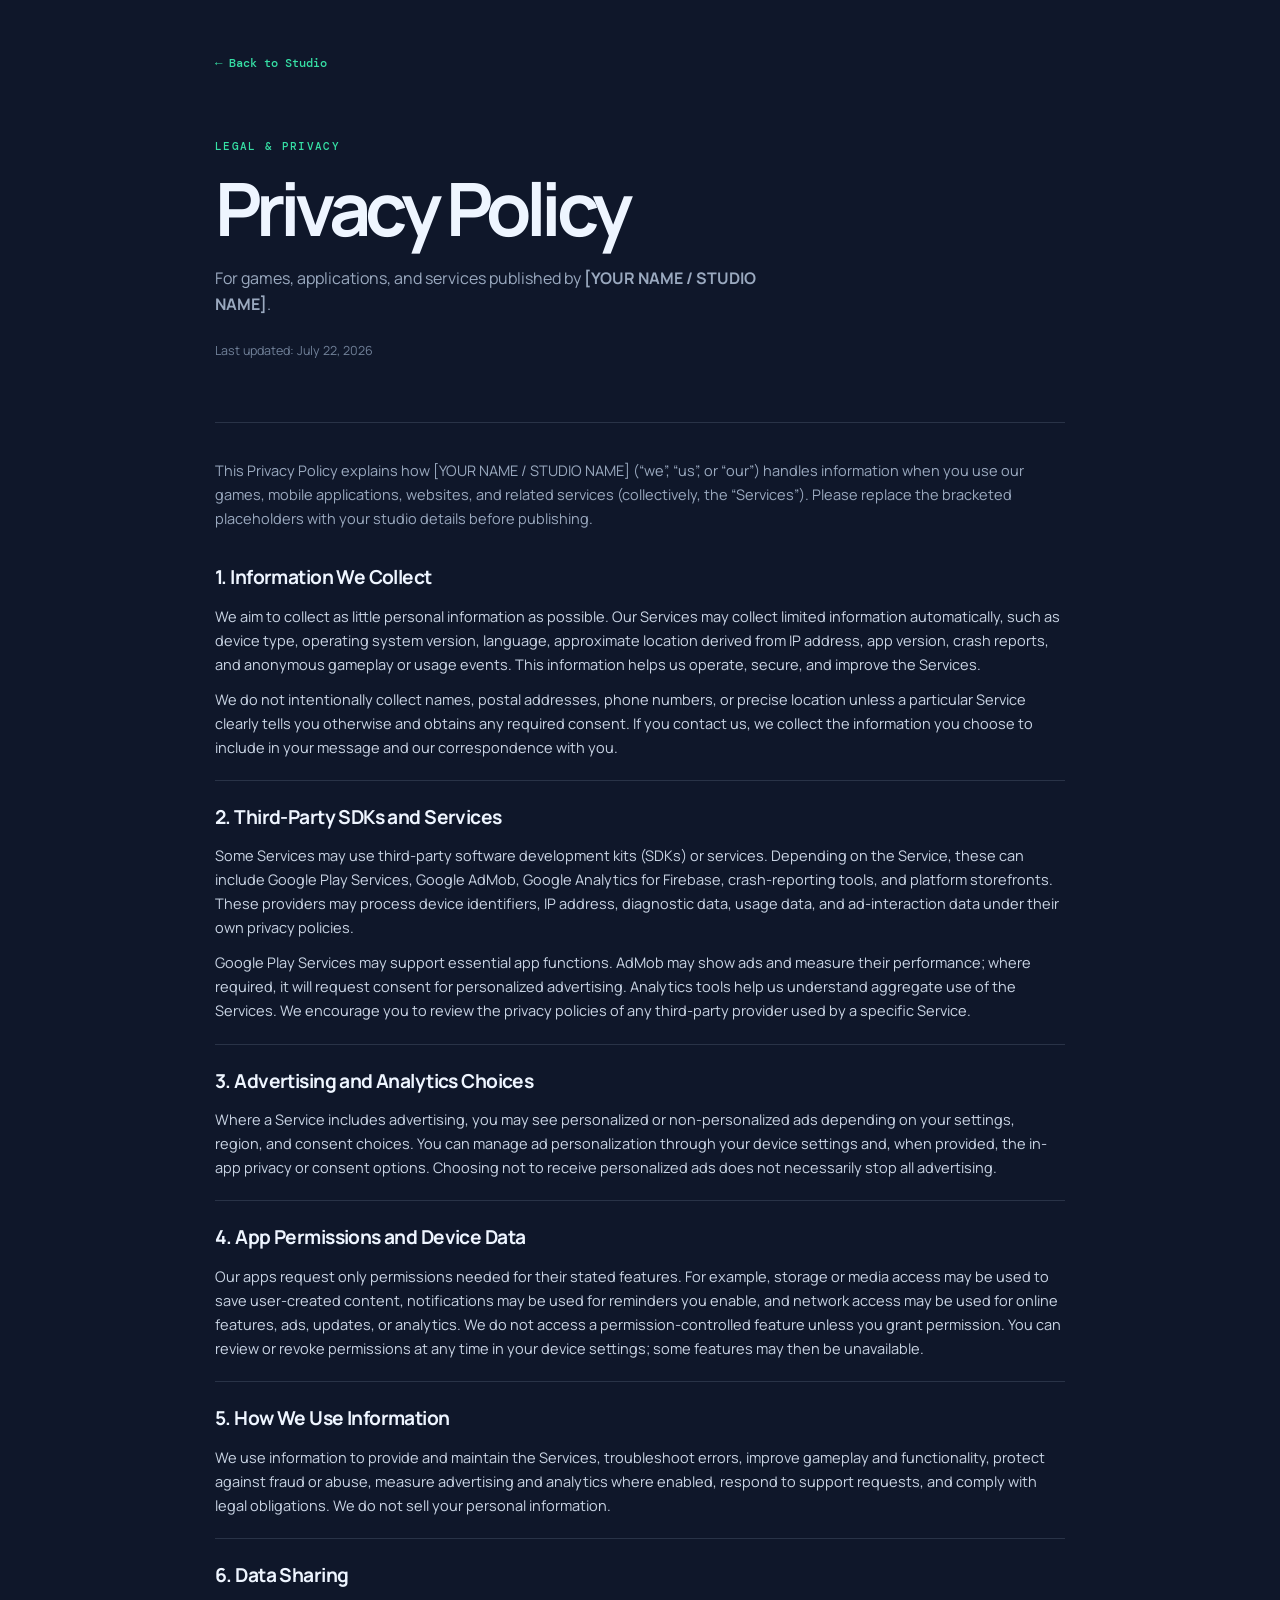
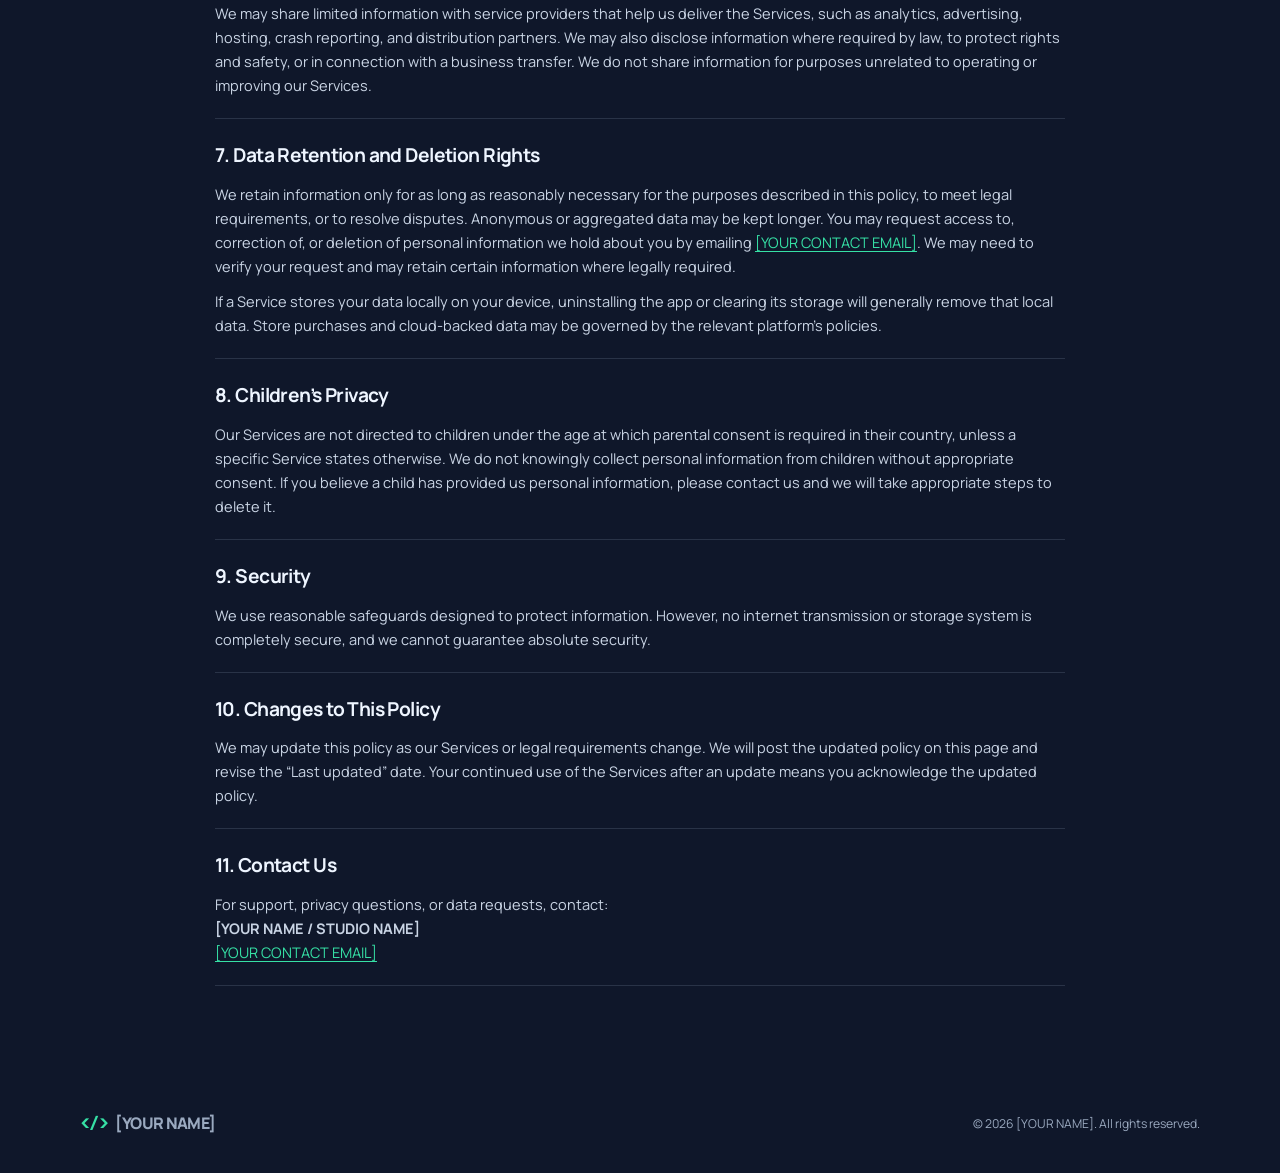
==== privacy.html @ 557df4ba "Create developer portfolio site" ====
<!DOCTYPE html>
<html lang="en">
<head>
  <meta charset="UTF-8">
  <meta name="viewport" content="width=device-width, initial-scale=1.0">
  <meta name="description" content="Privacy policy for [YOUR NAME] games and applications.">
  <title>Privacy Policy — [YOUR NAME]</title>
  <link rel="preconnect" href="https://fonts.googleapis.com"><link rel="preconnect" href="https://fonts.gstatic.com" crossorigin>
  <link href="https://fonts.googleapis.com/css2?family=DM+Mono:wght@400;500&family=Manrope:wght@400;500;600;700;800&display=swap" rel="stylesheet">
  <link rel="stylesheet" href="styles.css">
</head>
<body>
  <main class="policy-page container">
    <a class="back-link" href="index.html">← Back to Studio</a>
    <header class="policy-hero"><p class="eyebrow">LEGAL &amp; PRIVACY</p><h1>Privacy Policy</h1><p>For games, applications, and services published by <strong>[YOUR NAME / STUDIO NAME]</strong>.</p><p class="updated">Last updated: July 22, 2026</p></header>
    <article class="policy-content">
      <p>This Privacy Policy explains how [YOUR NAME / STUDIO NAME] (“we”, “us”, or “our”) handles information when you use our games, mobile applications, websites, and related services (collectively, the “Services”). Please replace the bracketed placeholders with your studio details before publishing.</p>
      <section><h2>1. Information We Collect</h2><p>We aim to collect as little personal information as possible. Our Services may collect limited information automatically, such as device type, operating system version, language, approximate location derived from IP address, app version, crash reports, and anonymous gameplay or usage events. This information helps us operate, secure, and improve the Services.</p><p>We do not intentionally collect names, postal addresses, phone numbers, or precise location unless a particular Service clearly tells you otherwise and obtains any required consent. If you contact us, we collect the information you choose to include in your message and our correspondence with you.</p></section>
      <section><h2>2. Third-Party SDKs and Services</h2><p>Some Services may use third-party software development kits (SDKs) or services. Depending on the Service, these can include Google Play Services, Google AdMob, Google Analytics for Firebase, crash-reporting tools, and platform storefronts. These providers may process device identifiers, IP address, diagnostic data, usage data, and ad-interaction data under their own privacy policies.</p><p>Google Play Services may support essential app functions. AdMob may show ads and measure their performance; where required, it will request consent for personalized advertising. Analytics tools help us understand aggregate use of the Services. We encourage you to review the privacy policies of any third-party provider used by a specific Service.</p></section>
      <section><h2>3. Advertising and Analytics Choices</h2><p>Where a Service includes advertising, you may see personalized or non-personalized ads depending on your settings, region, and consent choices. You can manage ad personalization through your device settings and, when provided, the in-app privacy or consent options. Choosing not to receive personalized ads does not necessarily stop all advertising.</p></section>
      <section><h2>4. App Permissions and Device Data</h2><p>Our apps request only permissions needed for their stated features. For example, storage or media access may be used to save user-created content, notifications may be used for reminders you enable, and network access may be used for online features, ads, updates, or analytics. We do not access a permission-controlled feature unless you grant permission. You can review or revoke permissions at any time in your device settings; some features may then be unavailable.</p></section>
      <section><h2>5. How We Use Information</h2><p>We use information to provide and maintain the Services, troubleshoot errors, improve gameplay and functionality, protect against fraud or abuse, measure advertising and analytics where enabled, respond to support requests, and comply with legal obligations. We do not sell your personal information.</p></section>
      <section><h2>6. Data Sharing</h2><p>We may share limited information with service providers that help us deliver the Services, such as analytics, advertising, hosting, crash reporting, and distribution partners. We may also disclose information where required by law, to protect rights and safety, or in connection with a business transfer. We do not share information for purposes unrelated to operating or improving our Services.</p></section>
      <section><h2>7. Data Retention and Deletion Rights</h2><p>We retain information only for as long as reasonably necessary for the purposes described in this policy, to meet legal requirements, or to resolve disputes. Anonymous or aggregated data may be kept longer. You may request access to, correction of, or deletion of personal information we hold about you by emailing <a href="mailto:[YOUR CONTACT EMAIL]">[YOUR CONTACT EMAIL]</a>. We may need to verify your request and may retain certain information where legally required.</p><p>If a Service stores your data locally on your device, uninstalling the app or clearing its storage will generally remove that local data. Store purchases and cloud-backed data may be governed by the relevant platform’s policies.</p></section>
      <section><h2>8. Children’s Privacy</h2><p>Our Services are not directed to children under the age at which parental consent is required in their country, unless a specific Service states otherwise. We do not knowingly collect personal information from children without appropriate consent. If you believe a child has provided us personal information, please contact us and we will take appropriate steps to delete it.</p></section>
      <section><h2>9. Security</h2><p>We use reasonable safeguards designed to protect information. However, no internet transmission or storage system is completely secure, and we cannot guarantee absolute security.</p></section>
      <section><h2>10. Changes to This Policy</h2><p>We may update this policy as our Services or legal requirements change. We will post the updated policy on this page and revise the “Last updated” date. Your continued use of the Services after an update means you acknowledge the updated policy.</p></section>
      <section><h2>11. Contact Us</h2><p>For support, privacy questions, or data requests, contact:<br><strong>[YOUR NAME / STUDIO NAME]</strong><br><a href="mailto:[YOUR CONTACT EMAIL]">[YOUR CONTACT EMAIL]</a></p></section>
    </article>
  </main>
  <footer class="site-footer"><div class="container footer-grid"><a class="brand" href="index.html"><span class="brand-mark">&lt;/&gt;</span> [YOUR NAME]</a><p>© 2026 [YOUR NAME]. All rights reserved.</p></div></footer>
</body>
</html>
---- styles.css ----
:root { --bg:#0f172a; --surface:#1e293b; --surface-light:#273449; --text:#eef5ff; --muted:#9aa9bf; --accent:#36e0a5; --accent-deep:#17aa78; --line:rgba(190,208,235,.15); --mono:"DM Mono", monospace; --sans:"Manrope", sans-serif; }
* { box-sizing:border-box; }
html { scroll-behavior:smooth; }
body { margin:0; background:var(--bg); color:var(--text); font-family:var(--sans); line-height:1.65; }
a { color:inherit; text-decoration:none; } .container { width:min(1120px, calc(100% - 48px)); margin:auto; }
.site-header { position:sticky; top:0; z-index:10; background:rgba(15,23,42,.86); backdrop-filter:blur(15px); border-bottom:1px solid var(--line); }
.nav-wrap { min-height:76px; display:flex; align-items:center; justify-content:space-between; gap:24px; }.brand { font-weight:800; font-size:1rem; letter-spacing:-.04em; white-space:nowrap; }.brand-mark { color:var(--accent); font-family:var(--mono); margin-right:5px; }.nav-links { list-style:none; margin:0; padding:0; display:flex; align-items:center; gap:25px; font-size:.82rem; font-weight:700; }.nav-links a { color:var(--muted); transition:color .2s; }.nav-links a:hover { color:var(--accent); }.nav-links .nav-contact { color:var(--bg); background:var(--accent); padding:9px 15px; border-radius:7px; }.nav-links .nav-contact:hover { background:#70f0c5; color:var(--bg); }
.hero { min-height:650px; display:grid; grid-template-columns:1.05fr .95fr; align-items:center; gap:40px; padding:95px 0 85px; }.eyebrow { color:var(--accent); font:500 .7rem/1.4 var(--mono); letter-spacing:.12em; margin:0 0 14px; }.eyebrow span { display:inline-block; width:7px; height:7px; margin-right:8px; background:var(--accent); border-radius:50%; box-shadow:0 0 12px var(--accent); }.hero h1,.section h2,.about-section h2,.policy-hero h1 { font-size:clamp(2.65rem, 5vw, 4.9rem); letter-spacing:-.075em; line-height:1.06; margin:0; }.hero h1 em { color:var(--accent); font-style:normal; }.hero-text { color:var(--muted); font-size:1.05rem; max-width:540px; margin:26px 0; }.hero-actions { display:flex; flex-wrap:wrap; gap:13px; }.button { display:inline-flex; align-items:center; gap:16px; padding:13px 18px; border-radius:7px; font-size:.82rem; font-weight:800; transition:transform .2s, background .2s; }.button:hover { transform:translateY(-2px); }.button-primary { background:var(--accent); color:var(--bg); }.button-primary:hover { background:#78efc8; }.button-quiet { border:1px solid var(--line); color:var(--text); }.button-quiet:hover { border-color:var(--accent); }.socials { display:flex; gap:9px; margin-top:34px; }.socials a { width:31px; height:31px; display:grid; place-items:center; border:1px solid var(--line); border-radius:50%; color:var(--muted); font:500 .7rem var(--mono); transition:.2s; }.socials a:hover { color:var(--bg); background:var(--accent); border-color:var(--accent); }
.hero-art { position:relative; min-height:400px; display:grid; place-items:center; overflow:hidden; }.hero-orb { width:260px; height:260px; display:grid; place-items:center; position:relative; z-index:2; border-radius:48% 52% 55% 45% / 45% 47% 53% 55%; background:linear-gradient(145deg,#35e4aa,#159d78); color:#06261e; box-shadow:0 0 0 17px rgba(54,224,165,.07), 0 25px 80px rgba(27,187,133,.22); animation:float 5s ease-in-out infinite; }.hero-orb span { font:800 1.55rem/1.1 var(--mono); letter-spacing:-.1em; }.orbit { position:absolute; border:1px solid rgba(54,224,165,.22); border-radius:50%; transform:rotate(-30deg); }.orbit-one { width:410px; height:160px; }.orbit-two { width:340px; height:330px; }.pixel-card { position:absolute; z-index:3; display:grid; place-items:center; background:var(--surface-light); border:1px solid var(--line); color:var(--accent); box-shadow:0 10px 30px rgba(0,0,0,.2); font:500 .8rem var(--mono); }.pixel-a { width:47px;height:47px; top:42px; left:36px; font-size:1.4rem; }.pixel-b { width:55px;height:55px; bottom:44px; right:39px; }.pixel-c { width:40px;height:40px; top:75px; right:48px; font-size:1.3rem; } @keyframes float { 50% { transform:translateY(-11px) rotate(3deg); } }
.section { padding:96px 0; }.section-heading { display:flex; justify-content:space-between; align-items:end; gap:40px; margin-bottom:33px; }.section h2,.about-section h2 { font-size:clamp(2rem, 3.6vw, 3.25rem); }.section-intro { color:var(--muted); max-width:330px; margin:0; font-size:.94rem; }.project-grid { display:grid; grid-template-columns:repeat(3,1fr); gap:18px; }.project-card { overflow:hidden; background:var(--surface); border:1px solid var(--line); border-radius:12px; transition:transform .25s,border-color .25s,box-shadow .25s; }.project-card:hover { transform:translateY(-6px); border-color:rgba(54,224,165,.5); box-shadow:0 20px 30px rgba(0,0,0,.18); }.project-visual { height:195px; position:relative; padding:19px; overflow:hidden; }.visual-ember { background:radial-gradient(circle at 70% 35%,#ff9e60 0 4%,transparent 5%),linear-gradient(135deg,#803e48,#26254e); }.visual-circuit { background:radial-gradient(circle at 50% 48%,#37e3d9 0 8%,transparent 9%),repeating-radial-gradient(circle at 50% 48%,transparent 0 20px,rgba(102,237,221,.2) 21px 22px),#173552; }.visual-moss { background:radial-gradient(circle at 75% 30%,#d9f8b2 0 5%,transparent 6%),linear-gradient(135deg,#1a4a45,#557d48); }.visual-icon { font-size:5.3rem; opacity:.85; position:absolute; right:24px; bottom:7px; }.visual-label { position:absolute; bottom:17px; left:19px; font:500 .85rem/1 var(--mono); letter-spacing:-.08em; }.card-content { padding:20px; }.card-topline { display:flex; justify-content:space-between; align-items:center; gap:10px; }.tag { color:var(--accent); background:rgba(54,224,165,.09); border:1px solid rgba(54,224,165,.19); border-radius:4px; padding:4px 6px; font:500 .62rem var(--mono); letter-spacing:.06em; }.status { color:#72eabd; font:500 .62rem var(--mono); }.status-soon { color:#f1cf6a; }.project-card h3 { margin:14px 0 6px; font-size:1.27rem; letter-spacing:-.04em; }.project-card p { color:var(--muted); font-size:.85rem; margin:0 0 19px; min-height:67px; }.store-links { display:flex; flex-wrap:wrap; gap:7px; }.store-links a { color:#c5d0e1; background:#172237; padding:7px 9px; border-radius:5px; font:500 .65rem var(--mono); transition:.2s; }.store-links a:hover { background:var(--accent); color:var(--bg); }.store-links b { color:var(--accent); margin-left:5px; }.store-links a:hover b { color:var(--bg); }.app-grid { grid-template-columns:repeat(2,1fr); }.app-card { display:flex; align-items:center; padding:22px; gap:20px; }.app-card .card-content { padding:0; flex:1; }.app-icon { flex:0 0 86px; height:86px; display:grid; place-items:center; border-radius:21px; font-size:2.6rem; }.icon-focus { color:#11213e; background:linear-gradient(145deg,#a7d0ff,#447bc5); }.icon-palette { color:#212042; background:linear-gradient(145deg,#f4b4f4,#a084dc); }.app-card p { min-height:0; margin-bottom:13px; }
.about-section { margin-top:28px; padding:92px 0; border-top:1px solid var(--line); border-bottom:1px solid var(--line); background:linear-gradient(110deg,rgba(54,224,165,.045),transparent 43%); }.about-grid { display:grid; grid-template-columns:1fr 2fr; gap:40px; }.about-grid > div p { color:var(--muted); max-width:620px; margin:20px 0; }.text-link { display:inline-block; color:var(--accent); font-weight:800; font-size:.84rem; }.text-link span { margin-left:7px; font-size:1.1rem; }.site-footer { padding:36px 0; color:var(--muted); font-size:.76rem; }.footer-grid { display:flex; justify-content:space-between; align-items:center; gap:24px; }.footer-grid > div { display:flex; gap:17px; }.footer-grid a:hover { color:var(--accent); }.footer-grid p { margin:0; text-align:right; }.footer-grid p a { color:var(--text); }
.policy-page { padding:48px 0 88px; max-width:850px; }.back-link { color:var(--accent); font:500 .78rem var(--mono); }.policy-hero { padding:65px 0 48px; border-bottom:1px solid var(--line); }.policy-hero h1 { font-size:clamp(2.8rem,6vw,4.6rem); margin-bottom:18px; }.policy-hero > p:not(.eyebrow):not(.updated) { color:var(--muted); max-width:570px; }.updated { color:#718199; font-size:.78rem; margin-top:23px; }.policy-content { padding-top:35px; color:#c9d4e4; }.policy-content > p { color:var(--muted); }.policy-content section { padding:21px 0; border-bottom:1px solid var(--line); }.policy-content h2 { color:var(--text); font-size:1.2rem; letter-spacing:-.03em; margin:0 0 10px; }.policy-content p { font-size:.91rem; margin:0 0 11px; }.policy-content p:last-child { margin-bottom:0; }.policy-content a { color:var(--accent); text-decoration:underline; text-underline-offset:3px; }
@media (max-width:760px) { .container { width:min(100% - 32px,1120px); }.site-header { position:static; }.nav-wrap { min-height:auto; padding:17px 0; align-items:flex-start; }.nav-links { justify-content:flex-end; flex-wrap:wrap; gap:7px 14px; font-size:.72rem; }.nav-links .nav-contact { padding:0; color:var(--muted); background:transparent; }.hero { grid-template-columns:1fr; min-height:auto; padding:68px 0 58px; }.hero-art { min-height:310px; order:-1; }.hero-orb { width:200px; height:200px; }.hero-orb span { font-size:1.15rem; }.orbit-one { width:320px; }.orbit-two { width:275px; height:270px; }.pixel-a { left:5%; top:30px; }.pixel-b { right:5%; bottom:28px; }.pixel-c { right:8%; }.section { padding:65px 0; }.section-heading { display:block; }.section-intro { margin-top:12px; }.project-grid,.app-grid { grid-template-columns:1fr; }.about-section { padding:65px 0; }.about-grid { grid-template-columns:1fr; gap:8px; }.footer-grid { flex-direction:column; align-items:flex-start; }.footer-grid p { text-align:left; }.policy-page { padding-top:30px; }.policy-hero { padding:48px 0 36px; } }
@media (max-width:410px) { .nav-wrap { display:block; }.nav-links { justify-content:flex-start; margin-top:13px; }.hero h1 { font-size:2.45rem; }.hero-actions { display:grid; }.button { justify-content:space-between; } }
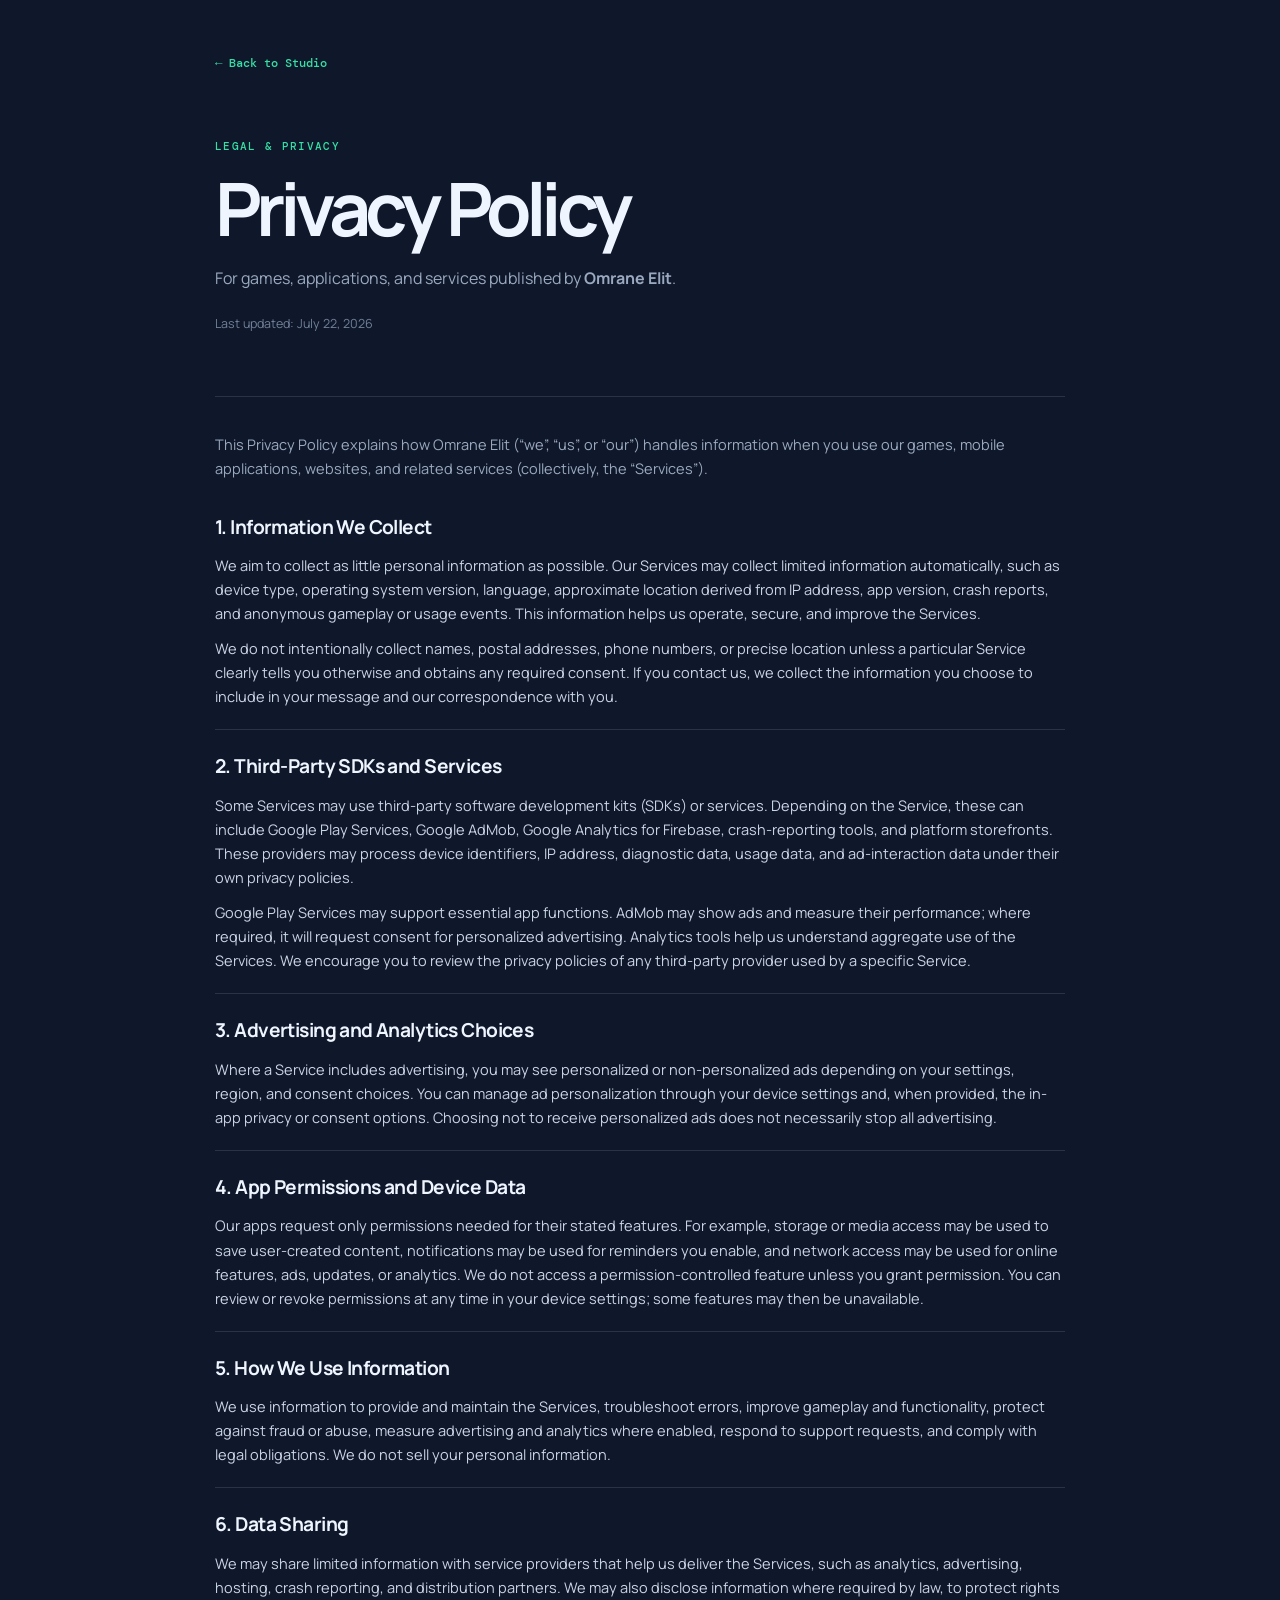
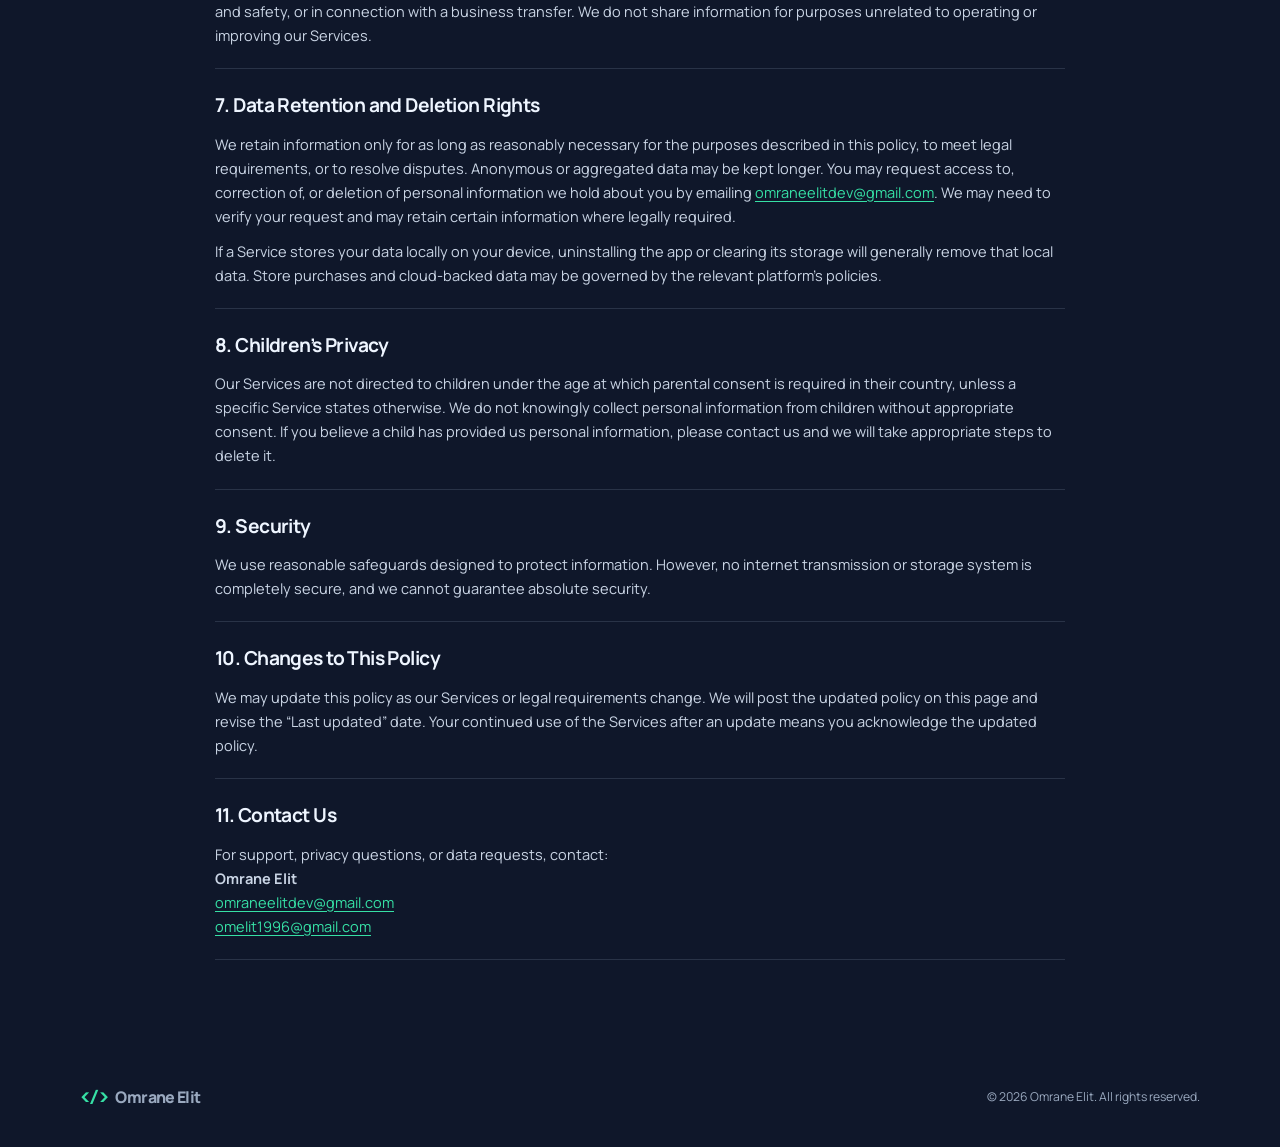
==== commit 7c659332: "Add contact details and portfolio polish" ====
--- a/privacy.html
+++ b/privacy.html
@@ -3,8 +3,9 @@
 <head>
   <meta charset="UTF-8">
   <meta name="viewport" content="width=device-width, initial-scale=1.0">
-  <meta name="description" content="Privacy policy for [YOUR NAME] games and applications.">
-  <title>Privacy Policy — [YOUR NAME]</title>
+  <meta name="description" content="Privacy policy for Omrane Elit games and applications.">
+  <title>Privacy Policy — Omrane Elit</title>
+  <link rel="icon" href="favicon.svg" type="image/svg+xml">
   <link rel="preconnect" href="https://fonts.googleapis.com"><link rel="preconnect" href="https://fonts.gstatic.com" crossorigin>
   <link href="https://fonts.googleapis.com/css2?family=DM+Mono:wght@400;500&family=Manrope:wght@400;500;600;700;800&display=swap" rel="stylesheet">
   <link rel="stylesheet" href="styles.css">
@@ -12,22 +13,22 @@
 <body>
   <main class="policy-page container">
     <a class="back-link" href="index.html">← Back to Studio</a>
-    <header class="policy-hero"><p class="eyebrow">LEGAL &amp; PRIVACY</p><h1>Privacy Policy</h1><p>For games, applications, and services published by <strong>[YOUR NAME / STUDIO NAME]</strong>.</p><p class="updated">Last updated: July 22, 2026</p></header>
+    <header class="policy-hero"><p class="eyebrow">LEGAL &amp; PRIVACY</p><h1>Privacy Policy</h1><p>For games, applications, and services published by <strong>Omrane Elit</strong>.</p><p class="updated">Last updated: July 22, 2026</p></header>
     <article class="policy-content">
-      <p>This Privacy Policy explains how [YOUR NAME / STUDIO NAME] (“we”, “us”, or “our”) handles information when you use our games, mobile applications, websites, and related services (collectively, the “Services”). Please replace the bracketed placeholders with your studio details before publishing.</p>
+      <p>This Privacy Policy explains how Omrane Elit (“we”, “us”, or “our”) handles information when you use our games, mobile applications, websites, and related services (collectively, the “Services”).</p>
       <section><h2>1. Information We Collect</h2><p>We aim to collect as little personal information as possible. Our Services may collect limited information automatically, such as device type, operating system version, language, approximate location derived from IP address, app version, crash reports, and anonymous gameplay or usage events. This information helps us operate, secure, and improve the Services.</p><p>We do not intentionally collect names, postal addresses, phone numbers, or precise location unless a particular Service clearly tells you otherwise and obtains any required consent. If you contact us, we collect the information you choose to include in your message and our correspondence with you.</p></section>
       <section><h2>2. Third-Party SDKs and Services</h2><p>Some Services may use third-party software development kits (SDKs) or services. Depending on the Service, these can include Google Play Services, Google AdMob, Google Analytics for Firebase, crash-reporting tools, and platform storefronts. These providers may process device identifiers, IP address, diagnostic data, usage data, and ad-interaction data under their own privacy policies.</p><p>Google Play Services may support essential app functions. AdMob may show ads and measure their performance; where required, it will request consent for personalized advertising. Analytics tools help us understand aggregate use of the Services. We encourage you to review the privacy policies of any third-party provider used by a specific Service.</p></section>
       <section><h2>3. Advertising and Analytics Choices</h2><p>Where a Service includes advertising, you may see personalized or non-personalized ads depending on your settings, region, and consent choices. You can manage ad personalization through your device settings and, when provided, the in-app privacy or consent options. Choosing not to receive personalized ads does not necessarily stop all advertising.</p></section>
       <section><h2>4. App Permissions and Device Data</h2><p>Our apps request only permissions needed for their stated features. For example, storage or media access may be used to save user-created content, notifications may be used for reminders you enable, and network access may be used for online features, ads, updates, or analytics. We do not access a permission-controlled feature unless you grant permission. You can review or revoke permissions at any time in your device settings; some features may then be unavailable.</p></section>
       <section><h2>5. How We Use Information</h2><p>We use information to provide and maintain the Services, troubleshoot errors, improve gameplay and functionality, protect against fraud or abuse, measure advertising and analytics where enabled, respond to support requests, and comply with legal obligations. We do not sell your personal information.</p></section>
       <section><h2>6. Data Sharing</h2><p>We may share limited information with service providers that help us deliver the Services, such as analytics, advertising, hosting, crash reporting, and distribution partners. We may also disclose information where required by law, to protect rights and safety, or in connection with a business transfer. We do not share information for purposes unrelated to operating or improving our Services.</p></section>
-      <section><h2>7. Data Retention and Deletion Rights</h2><p>We retain information only for as long as reasonably necessary for the purposes described in this policy, to meet legal requirements, or to resolve disputes. Anonymous or aggregated data may be kept longer. You may request access to, correction of, or deletion of personal information we hold about you by emailing <a href="mailto:[YOUR CONTACT EMAIL]">[YOUR CONTACT EMAIL]</a>. We may need to verify your request and may retain certain information where legally required.</p><p>If a Service stores your data locally on your device, uninstalling the app or clearing its storage will generally remove that local data. Store purchases and cloud-backed data may be governed by the relevant platform’s policies.</p></section>
+      <section><h2>7. Data Retention and Deletion Rights</h2><p>We retain information only for as long as reasonably necessary for the purposes described in this policy, to meet legal requirements, or to resolve disputes. Anonymous or aggregated data may be kept longer. You may request access to, correction of, or deletion of personal information we hold about you by emailing <a href="mailto:omraneelitdev@gmail.com">omraneelitdev@gmail.com</a>. We may need to verify your request and may retain certain information where legally required.</p><p>If a Service stores your data locally on your device, uninstalling the app or clearing its storage will generally remove that local data. Store purchases and cloud-backed data may be governed by the relevant platform’s policies.</p></section>
       <section><h2>8. Children’s Privacy</h2><p>Our Services are not directed to children under the age at which parental consent is required in their country, unless a specific Service states otherwise. We do not knowingly collect personal information from children without appropriate consent. If you believe a child has provided us personal information, please contact us and we will take appropriate steps to delete it.</p></section>
       <section><h2>9. Security</h2><p>We use reasonable safeguards designed to protect information. However, no internet transmission or storage system is completely secure, and we cannot guarantee absolute security.</p></section>
       <section><h2>10. Changes to This Policy</h2><p>We may update this policy as our Services or legal requirements change. We will post the updated policy on this page and revise the “Last updated” date. Your continued use of the Services after an update means you acknowledge the updated policy.</p></section>
-      <section><h2>11. Contact Us</h2><p>For support, privacy questions, or data requests, contact:<br><strong>[YOUR NAME / STUDIO NAME]</strong><br><a href="mailto:[YOUR CONTACT EMAIL]">[YOUR CONTACT EMAIL]</a></p></section>
+      <section><h2>11. Contact Us</h2><p>For support, privacy questions, or data requests, contact:<br><strong>Omrane Elit</strong><br><a href="mailto:omraneelitdev@gmail.com">omraneelitdev@gmail.com</a><br><a href="mailto:omelit1996@gmail.com">omelit1996@gmail.com</a></p></section>
     </article>
   </main>
-  <footer class="site-footer"><div class="container footer-grid"><a class="brand" href="index.html"><span class="brand-mark">&lt;/&gt;</span> [YOUR NAME]</a><p>© 2026 [YOUR NAME]. All rights reserved.</p></div></footer>
+  <footer class="site-footer"><div class="container footer-grid"><a class="brand" href="index.html"><span class="brand-mark">&lt;/&gt;</span> Omrane Elit</a><p>© 2026 Omrane Elit. All rights reserved.</p></div></footer>
 </body>
 </html>
--- a/styles.css
+++ b/styles.css
@@ -7,8 +7,10 @@
 .nav-wrap { min-height:76px; display:flex; align-items:center; justify-content:space-between; gap:24px; }.brand { font-weight:800; font-size:1rem; letter-spacing:-.04em; white-space:nowrap; }.brand-mark { color:var(--accent); font-family:var(--mono); margin-right:5px; }.nav-links { list-style:none; margin:0; padding:0; display:flex; align-items:center; gap:25px; font-size:.82rem; font-weight:700; }.nav-links a { color:var(--muted); transition:color .2s; }.nav-links a:hover { color:var(--accent); }.nav-links .nav-contact { color:var(--bg); background:var(--accent); padding:9px 15px; border-radius:7px; }.nav-links .nav-contact:hover { background:#70f0c5; color:var(--bg); }
 .hero { min-height:650px; display:grid; grid-template-columns:1.05fr .95fr; align-items:center; gap:40px; padding:95px 0 85px; }.eyebrow { color:var(--accent); font:500 .7rem/1.4 var(--mono); letter-spacing:.12em; margin:0 0 14px; }.eyebrow span { display:inline-block; width:7px; height:7px; margin-right:8px; background:var(--accent); border-radius:50%; box-shadow:0 0 12px var(--accent); }.hero h1,.section h2,.about-section h2,.policy-hero h1 { font-size:clamp(2.65rem, 5vw, 4.9rem); letter-spacing:-.075em; line-height:1.06; margin:0; }.hero h1 em { color:var(--accent); font-style:normal; }.hero-text { color:var(--muted); font-size:1.05rem; max-width:540px; margin:26px 0; }.hero-actions { display:flex; flex-wrap:wrap; gap:13px; }.button { display:inline-flex; align-items:center; gap:16px; padding:13px 18px; border-radius:7px; font-size:.82rem; font-weight:800; transition:transform .2s, background .2s; }.button:hover { transform:translateY(-2px); }.button-primary { background:var(--accent); color:var(--bg); }.button-primary:hover { background:#78efc8; }.button-quiet { border:1px solid var(--line); color:var(--text); }.button-quiet:hover { border-color:var(--accent); }.socials { display:flex; gap:9px; margin-top:34px; }.socials a { width:31px; height:31px; display:grid; place-items:center; border:1px solid var(--line); border-radius:50%; color:var(--muted); font:500 .7rem var(--mono); transition:.2s; }.socials a:hover { color:var(--bg); background:var(--accent); border-color:var(--accent); }
 .hero-art { position:relative; min-height:400px; display:grid; place-items:center; overflow:hidden; }.hero-orb { width:260px; height:260px; display:grid; place-items:center; position:relative; z-index:2; border-radius:48% 52% 55% 45% / 45% 47% 53% 55%; background:linear-gradient(145deg,#35e4aa,#159d78); color:#06261e; box-shadow:0 0 0 17px rgba(54,224,165,.07), 0 25px 80px rgba(27,187,133,.22); animation:float 5s ease-in-out infinite; }.hero-orb span { font:800 1.55rem/1.1 var(--mono); letter-spacing:-.1em; }.orbit { position:absolute; border:1px solid rgba(54,224,165,.22); border-radius:50%; transform:rotate(-30deg); }.orbit-one { width:410px; height:160px; }.orbit-two { width:340px; height:330px; }.pixel-card { position:absolute; z-index:3; display:grid; place-items:center; background:var(--surface-light); border:1px solid var(--line); color:var(--accent); box-shadow:0 10px 30px rgba(0,0,0,.2); font:500 .8rem var(--mono); }.pixel-a { width:47px;height:47px; top:42px; left:36px; font-size:1.4rem; }.pixel-b { width:55px;height:55px; bottom:44px; right:39px; }.pixel-c { width:40px;height:40px; top:75px; right:48px; font-size:1.3rem; } @keyframes float { 50% { transform:translateY(-11px) rotate(3deg); } }
-.section { padding:96px 0; }.section-heading { display:flex; justify-content:space-between; align-items:end; gap:40px; margin-bottom:33px; }.section h2,.about-section h2 { font-size:clamp(2rem, 3.6vw, 3.25rem); }.section-intro { color:var(--muted); max-width:330px; margin:0; font-size:.94rem; }.project-grid { display:grid; grid-template-columns:repeat(3,1fr); gap:18px; }.project-card { overflow:hidden; background:var(--surface); border:1px solid var(--line); border-radius:12px; transition:transform .25s,border-color .25s,box-shadow .25s; }.project-card:hover { transform:translateY(-6px); border-color:rgba(54,224,165,.5); box-shadow:0 20px 30px rgba(0,0,0,.18); }.project-visual { height:195px; position:relative; padding:19px; overflow:hidden; }.visual-ember { background:radial-gradient(circle at 70% 35%,#ff9e60 0 4%,transparent 5%),linear-gradient(135deg,#803e48,#26254e); }.visual-circuit { background:radial-gradient(circle at 50% 48%,#37e3d9 0 8%,transparent 9%),repeating-radial-gradient(circle at 50% 48%,transparent 0 20px,rgba(102,237,221,.2) 21px 22px),#173552; }.visual-moss { background:radial-gradient(circle at 75% 30%,#d9f8b2 0 5%,transparent 6%),linear-gradient(135deg,#1a4a45,#557d48); }.visual-icon { font-size:5.3rem; opacity:.85; position:absolute; right:24px; bottom:7px; }.visual-label { position:absolute; bottom:17px; left:19px; font:500 .85rem/1 var(--mono); letter-spacing:-.08em; }.card-content { padding:20px; }.card-topline { display:flex; justify-content:space-between; align-items:center; gap:10px; }.tag { color:var(--accent); background:rgba(54,224,165,.09); border:1px solid rgba(54,224,165,.19); border-radius:4px; padding:4px 6px; font:500 .62rem var(--mono); letter-spacing:.06em; }.status { color:#72eabd; font:500 .62rem var(--mono); }.status-soon { color:#f1cf6a; }.project-card h3 { margin:14px 0 6px; font-size:1.27rem; letter-spacing:-.04em; }.project-card p { color:var(--muted); font-size:.85rem; margin:0 0 19px; min-height:67px; }.store-links { display:flex; flex-wrap:wrap; gap:7px; }.store-links a { color:#c5d0e1; background:#172237; padding:7px 9px; border-radius:5px; font:500 .65rem var(--mono); transition:.2s; }.store-links a:hover { background:var(--accent); color:var(--bg); }.store-links b { color:var(--accent); margin-left:5px; }.store-links a:hover b { color:var(--bg); }.app-grid { grid-template-columns:repeat(2,1fr); }.app-card { display:flex; align-items:center; padding:22px; gap:20px; }.app-card .card-content { padding:0; flex:1; }.app-icon { flex:0 0 86px; height:86px; display:grid; place-items:center; border-radius:21px; font-size:2.6rem; }.icon-focus { color:#11213e; background:linear-gradient(145deg,#a7d0ff,#447bc5); }.icon-palette { color:#212042; background:linear-gradient(145deg,#f4b4f4,#a084dc); }.app-card p { min-height:0; margin-bottom:13px; }
+.section { padding:96px 0; }.section-heading { display:flex; justify-content:space-between; align-items:end; gap:40px; margin-bottom:33px; }.section h2,.about-section h2 { font-size:clamp(2rem, 3.6vw, 3.25rem); }.section-intro { color:var(--muted); max-width:330px; margin:0; font-size:.94rem; }.project-grid { display:grid; grid-template-columns:repeat(4,1fr); gap:18px; }.project-card { overflow:hidden; background:var(--surface); border:1px solid var(--line); border-radius:12px; transition:transform .25s,border-color .25s,box-shadow .25s; }.project-card:hover { transform:translateY(-6px); border-color:rgba(54,224,165,.5); box-shadow:0 20px 30px rgba(0,0,0,.18); }.project-visual { height:195px; position:relative; padding:19px; overflow:hidden; }.visual-ember { background:radial-gradient(circle at 70% 35%,#ff9e60 0 4%,transparent 5%),linear-gradient(135deg,#803e48,#26254e); }.visual-circuit { background:radial-gradient(circle at 50% 48%,#37e3d9 0 8%,transparent 9%),repeating-radial-gradient(circle at 50% 48%,transparent 0 20px,rgba(102,237,221,.2) 21px 22px),#173552; }.visual-moss { background:radial-gradient(circle at 75% 30%,#d9f8b2 0 5%,transparent 6%),linear-gradient(135deg,#1a4a45,#557d48); }.visual-lineburst { background:linear-gradient(135deg,#662a88,#243d93); }.visual-icon { font-size:5.3rem; opacity:.85; position:absolute; right:24px; bottom:7px; }.visual-label { position:absolute; bottom:17px; left:19px; font:500 .85rem/1 var(--mono); letter-spacing:-.08em; }.card-content { padding:20px; }.card-topline { display:flex; justify-content:space-between; align-items:center; gap:10px; }.tag { color:var(--accent); background:rgba(54,224,165,.09); border:1px solid rgba(54,224,165,.19); border-radius:4px; padding:4px 6px; font:500 .62rem var(--mono); letter-spacing:.06em; }.status { color:#72eabd; font:500 .62rem var(--mono); }.status-soon { color:#f1cf6a; }.project-card h3 { margin:14px 0 6px; font-size:1.27rem; letter-spacing:-.04em; }.project-card p { color:var(--muted); font-size:.85rem; margin:0 0 19px; min-height:67px; }.store-links { display:flex; flex-wrap:wrap; gap:7px; }.store-links a,.store-pending { color:#c5d0e1; background:#172237; padding:7px 9px; border-radius:5px; font:500 .65rem var(--mono); transition:.2s; }.store-pending { color:#94a5bb; cursor:default; }.store-links a:hover { background:var(--accent); color:var(--bg); }.store-links b { color:var(--accent); margin-left:5px; }.store-links a:hover b { color:var(--bg); }.app-grid { grid-template-columns:repeat(2,1fr); }.app-card { display:flex; align-items:center; padding:22px; gap:20px; }.app-card .card-content { padding:0; flex:1; }.app-icon { flex:0 0 86px; height:86px; display:grid; place-items:center; border-radius:21px; font-size:2.6rem; }.icon-focus { color:#11213e; background:linear-gradient(145deg,#a7d0ff,#447bc5); }.icon-palette { color:#212042; background:linear-gradient(145deg,#f4b4f4,#a084dc); }.app-card p { min-height:0; margin-bottom:13px; }
 .about-section { margin-top:28px; padding:92px 0; border-top:1px solid var(--line); border-bottom:1px solid var(--line); background:linear-gradient(110deg,rgba(54,224,165,.045),transparent 43%); }.about-grid { display:grid; grid-template-columns:1fr 2fr; gap:40px; }.about-grid > div p { color:var(--muted); max-width:620px; margin:20px 0; }.text-link { display:inline-block; color:var(--accent); font-weight:800; font-size:.84rem; }.text-link span { margin-left:7px; font-size:1.1rem; }.site-footer { padding:36px 0; color:var(--muted); font-size:.76rem; }.footer-grid { display:flex; justify-content:space-between; align-items:center; gap:24px; }.footer-grid > div { display:flex; gap:17px; }.footer-grid a:hover { color:var(--accent); }.footer-grid p { margin:0; text-align:right; }.footer-grid p a { color:var(--text); }
+.upcoming-section { padding-top:16px; }.upcoming-card { display:flex; align-items:center; gap:24px; padding:30px; border:1px dashed rgba(54,224,165,.42); border-radius:12px; background:linear-gradient(100deg,rgba(54,224,165,.08),rgba(30,41,59,.7)); }.upcoming-icon { width:56px; height:56px; flex:0 0 56px; display:grid; place-items:center; border-radius:15px; background:rgba(54,224,165,.14); color:var(--accent); font:400 2rem var(--mono); }.upcoming-card h3 { margin:0 0 4px; font-size:1.1rem; }.upcoming-card p { margin:0; color:var(--muted); font-size:.87rem; }.upcoming-card .button { margin-left:auto; white-space:nowrap; }.contact-section { padding:96px 0; }.contact-card { display:grid; grid-template-columns:1.05fr .95fr; gap:60px; padding:52px; border:1px solid rgba(54,224,165,.28); border-radius:15px; background:linear-gradient(130deg,#183a3b,#1e293b 58%); }.contact-card h2 { margin:0; font-size:clamp(2rem,3.6vw,3.2rem); letter-spacing:-.065em; line-height:1.08; }.contact-card > div > p:not(.eyebrow) { color:#b8c8d8; font-size:.92rem; }.contact-links { display:grid; align-content:center; }.contact-links a { display:flex; align-items:center; gap:10px; padding:14px 0; border-bottom:1px solid var(--line); font-size:.88rem; font-weight:700; transition:color .2s; }.contact-links a:first-child { border-top:1px solid var(--line); }.contact-links a:hover { color:var(--accent); }.contact-links span { min-width:102px; color:var(--accent); font:500 .6rem var(--mono); letter-spacing:.07em; }.contact-links b { margin-left:auto; color:var(--accent); }.site-footer { padding:36px 0; color:var(--muted); font-size:.76rem; }.footer-grid { display:flex; justify-content:space-between; align-items:center; gap:24px; }.footer-grid > div { display:flex; gap:17px; }.footer-grid a:hover { color:var(--accent); }.footer-grid p { margin:0; text-align:right; }.footer-grid p a { color:var(--text); }
 .policy-page { padding:48px 0 88px; max-width:850px; }.back-link { color:var(--accent); font:500 .78rem var(--mono); }.policy-hero { padding:65px 0 48px; border-bottom:1px solid var(--line); }.policy-hero h1 { font-size:clamp(2.8rem,6vw,4.6rem); margin-bottom:18px; }.policy-hero > p:not(.eyebrow):not(.updated) { color:var(--muted); max-width:570px; }.updated { color:#718199; font-size:.78rem; margin-top:23px; }.policy-content { padding-top:35px; color:#c9d4e4; }.policy-content > p { color:var(--muted); }.policy-content section { padding:21px 0; border-bottom:1px solid var(--line); }.policy-content h2 { color:var(--text); font-size:1.2rem; letter-spacing:-.03em; margin:0 0 10px; }.policy-content p { font-size:.91rem; margin:0 0 11px; }.policy-content p:last-child { margin-bottom:0; }.policy-content a { color:var(--accent); text-decoration:underline; text-underline-offset:3px; }
-@media (max-width:760px) { .container { width:min(100% - 32px,1120px); }.site-header { position:static; }.nav-wrap { min-height:auto; padding:17px 0; align-items:flex-start; }.nav-links { justify-content:flex-end; flex-wrap:wrap; gap:7px 14px; font-size:.72rem; }.nav-links .nav-contact { padding:0; color:var(--muted); background:transparent; }.hero { grid-template-columns:1fr; min-height:auto; padding:68px 0 58px; }.hero-art { min-height:310px; order:-1; }.hero-orb { width:200px; height:200px; }.hero-orb span { font-size:1.15rem; }.orbit-one { width:320px; }.orbit-two { width:275px; height:270px; }.pixel-a { left:5%; top:30px; }.pixel-b { right:5%; bottom:28px; }.pixel-c { right:8%; }.section { padding:65px 0; }.section-heading { display:block; }.section-intro { margin-top:12px; }.project-grid,.app-grid { grid-template-columns:1fr; }.about-section { padding:65px 0; }.about-grid { grid-template-columns:1fr; gap:8px; }.footer-grid { flex-direction:column; align-items:flex-start; }.footer-grid p { text-align:left; }.policy-page { padding-top:30px; }.policy-hero { padding:48px 0 36px; } }
+@media (max-width:960px) { .project-grid { grid-template-columns:repeat(2,1fr); } }
+@media (max-width:760px) { .container { width:min(100% - 32px,1120px); }.site-header { position:static; }.nav-wrap { min-height:auto; padding:17px 0; align-items:flex-start; }.nav-links { justify-content:flex-end; flex-wrap:wrap; gap:7px 14px; font-size:.72rem; }.nav-links .nav-contact { padding:0; color:var(--muted); background:transparent; }.hero { grid-template-columns:1fr; min-height:auto; padding:68px 0 58px; }.hero-art { min-height:310px; order:-1; }.hero-orb { width:200px; height:200px; }.hero-orb span { font-size:1.15rem; }.orbit-one { width:320px; }.orbit-two { width:275px; height:270px; }.pixel-a { left:5%; top:30px; }.pixel-b { right:5%; bottom:28px; }.pixel-c { right:8%; }.section { padding:65px 0; }.section-heading { display:block; }.section-intro { margin-top:12px; }.project-grid,.app-grid { grid-template-columns:1fr; }.upcoming-card,.contact-card { grid-template-columns:1fr; padding:28px; gap:20px; }.upcoming-card { align-items:flex-start; }.upcoming-card .button { margin-left:0; }.contact-section { padding:65px 0; }.contact-links a { align-items:flex-start; flex-wrap:wrap; }.contact-links span { flex-basis:100%; }.about-section { padding:65px 0; }.about-grid { grid-template-columns:1fr; gap:8px; }.footer-grid { flex-direction:column; align-items:flex-start; }.footer-grid p { text-align:left; }.policy-page { padding-top:30px; }.policy-hero { padding:48px 0 36px; } }
 @media (max-width:410px) { .nav-wrap { display:block; }.nav-links { justify-content:flex-start; margin-top:13px; }.hero h1 { font-size:2.45rem; }.hero-actions { display:grid; }.button { justify-content:space-between; } }
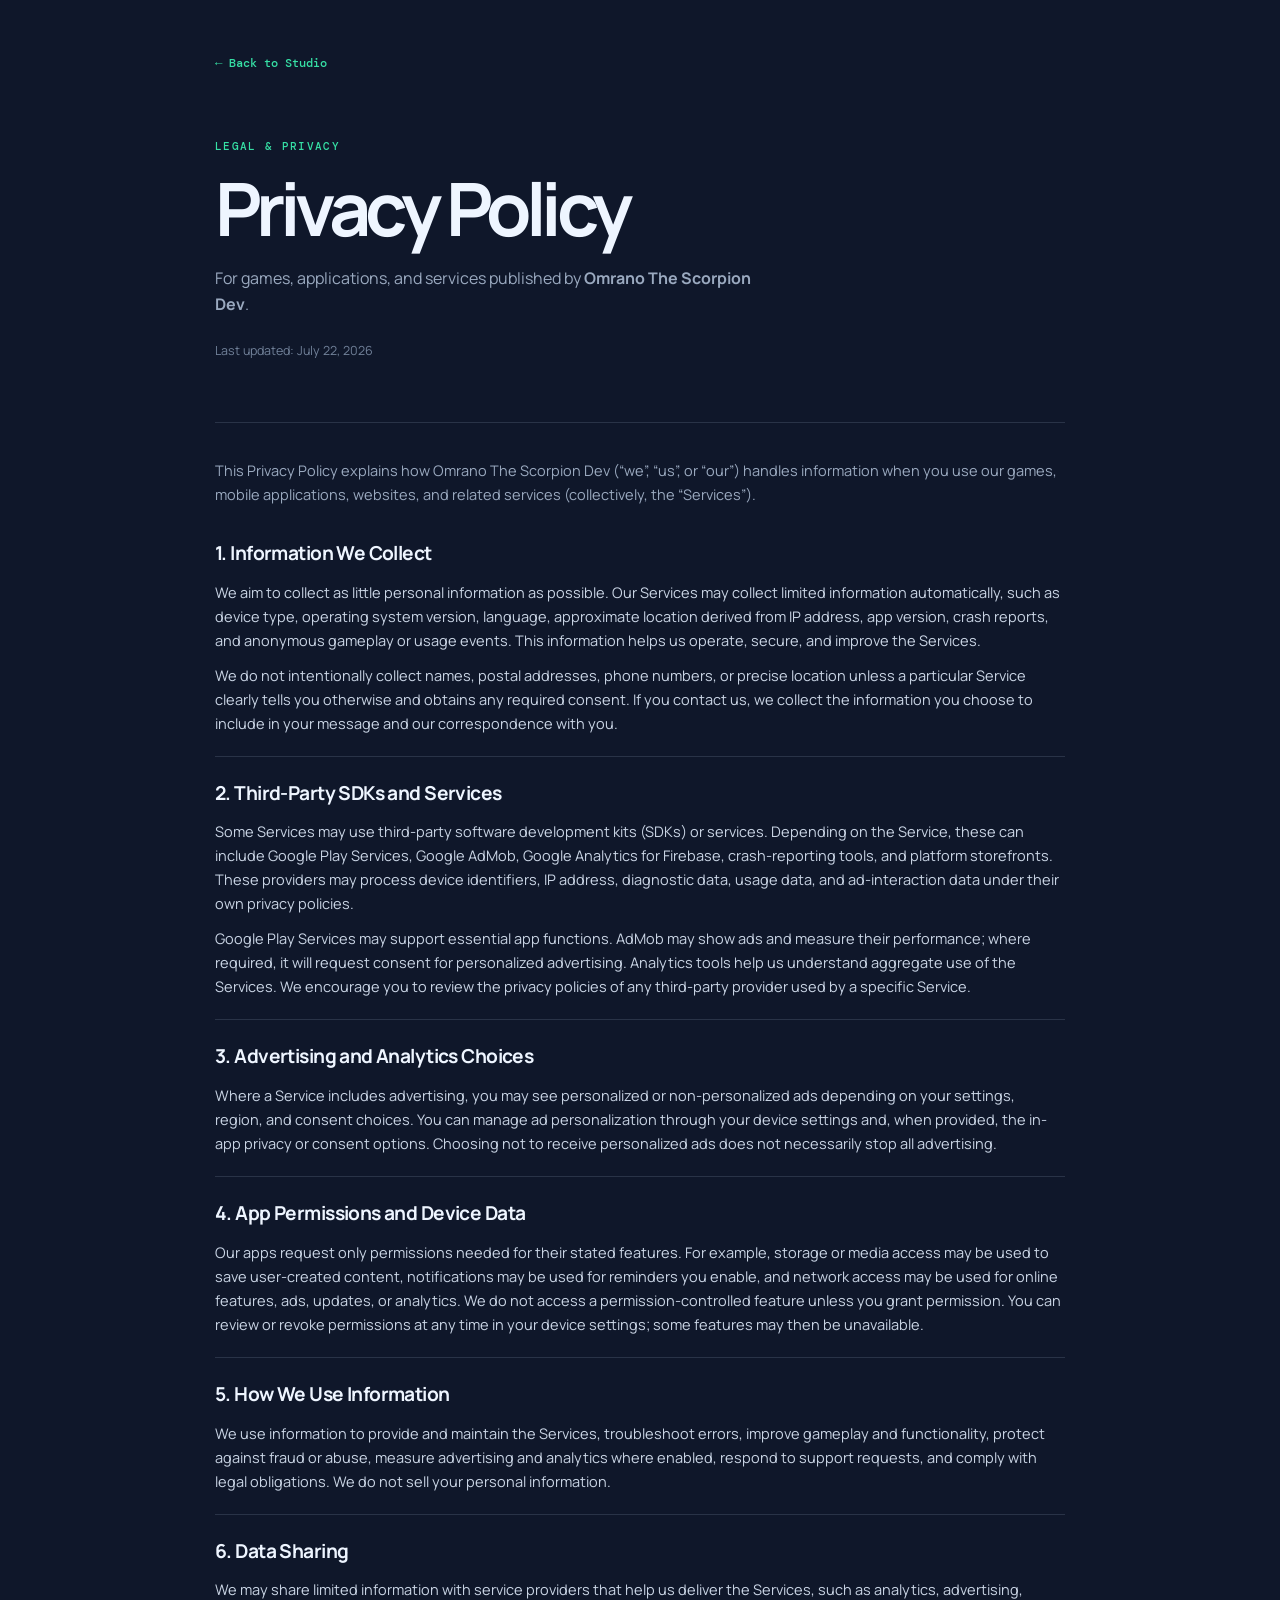
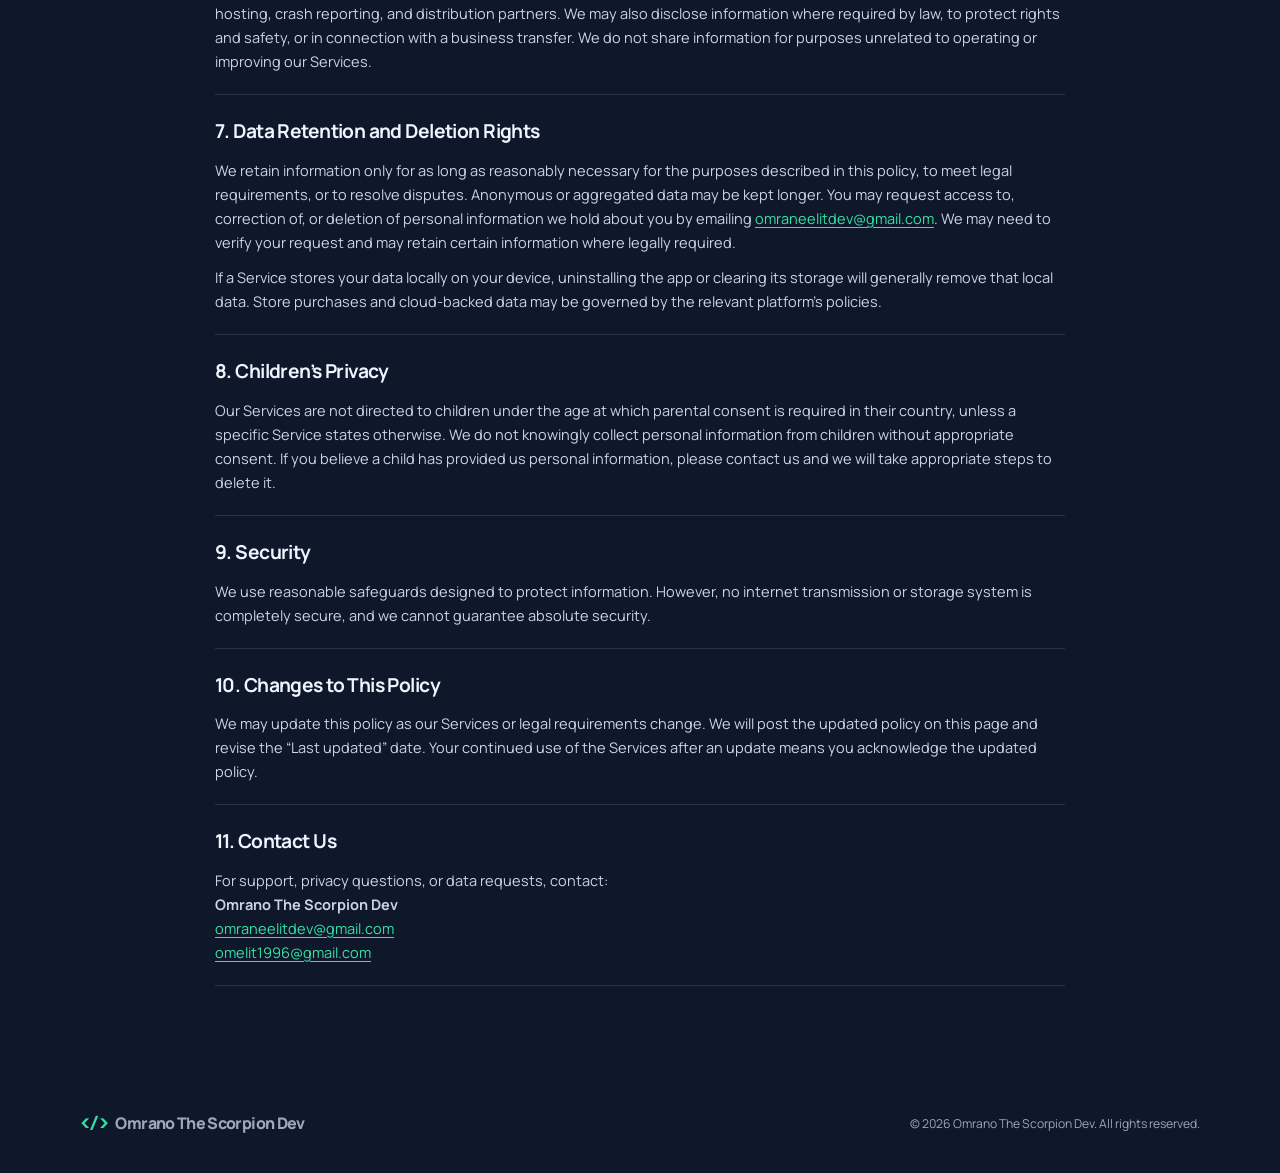
==== commit fa06d7c2: "Rename studio to Omrano The Scorpion Dev" ====
--- a/privacy.html
+++ b/privacy.html
@@ -3,8 +3,8 @@
 <head>
   <meta charset="UTF-8">
   <meta name="viewport" content="width=device-width, initial-scale=1.0">
-  <meta name="description" content="Privacy policy for Omrane Elit games and applications.">
-  <title>Privacy Policy — Omrane Elit</title>
+  <meta name="description" content="Privacy policy for Omrano The Scorpion Dev games and applications.">
+  <title>Privacy Policy — Omrano The Scorpion Dev</title>
   <link rel="icon" href="favicon.svg" type="image/svg+xml">
   <link rel="preconnect" href="https://fonts.googleapis.com"><link rel="preconnect" href="https://fonts.gstatic.com" crossorigin>
   <link href="https://fonts.googleapis.com/css2?family=DM+Mono:wght@400;500&family=Manrope:wght@400;500;600;700;800&display=swap" rel="stylesheet">
@@ -13,9 +13,9 @@
 <body>
   <main class="policy-page container">
     <a class="back-link" href="index.html">← Back to Studio</a>
-    <header class="policy-hero"><p class="eyebrow">LEGAL &amp; PRIVACY</p><h1>Privacy Policy</h1><p>For games, applications, and services published by <strong>Omrane Elit</strong>.</p><p class="updated">Last updated: July 22, 2026</p></header>
+    <header class="policy-hero"><p class="eyebrow">LEGAL &amp; PRIVACY</p><h1>Privacy Policy</h1><p>For games, applications, and services published by <strong>Omrano The Scorpion Dev</strong>.</p><p class="updated">Last updated: July 22, 2026</p></header>
     <article class="policy-content">
-      <p>This Privacy Policy explains how Omrane Elit (“we”, “us”, or “our”) handles information when you use our games, mobile applications, websites, and related services (collectively, the “Services”).</p>
+      <p>This Privacy Policy explains how Omrano The Scorpion Dev (“we”, “us”, or “our”) handles information when you use our games, mobile applications, websites, and related services (collectively, the “Services”).</p>
       <section><h2>1. Information We Collect</h2><p>We aim to collect as little personal information as possible. Our Services may collect limited information automatically, such as device type, operating system version, language, approximate location derived from IP address, app version, crash reports, and anonymous gameplay or usage events. This information helps us operate, secure, and improve the Services.</p><p>We do not intentionally collect names, postal addresses, phone numbers, or precise location unless a particular Service clearly tells you otherwise and obtains any required consent. If you contact us, we collect the information you choose to include in your message and our correspondence with you.</p></section>
       <section><h2>2. Third-Party SDKs and Services</h2><p>Some Services may use third-party software development kits (SDKs) or services. Depending on the Service, these can include Google Play Services, Google AdMob, Google Analytics for Firebase, crash-reporting tools, and platform storefronts. These providers may process device identifiers, IP address, diagnostic data, usage data, and ad-interaction data under their own privacy policies.</p><p>Google Play Services may support essential app functions. AdMob may show ads and measure their performance; where required, it will request consent for personalized advertising. Analytics tools help us understand aggregate use of the Services. We encourage you to review the privacy policies of any third-party provider used by a specific Service.</p></section>
       <section><h2>3. Advertising and Analytics Choices</h2><p>Where a Service includes advertising, you may see personalized or non-personalized ads depending on your settings, region, and consent choices. You can manage ad personalization through your device settings and, when provided, the in-app privacy or consent options. Choosing not to receive personalized ads does not necessarily stop all advertising.</p></section>
@@ -26,9 +26,9 @@
       <section><h2>8. Children’s Privacy</h2><p>Our Services are not directed to children under the age at which parental consent is required in their country, unless a specific Service states otherwise. We do not knowingly collect personal information from children without appropriate consent. If you believe a child has provided us personal information, please contact us and we will take appropriate steps to delete it.</p></section>
       <section><h2>9. Security</h2><p>We use reasonable safeguards designed to protect information. However, no internet transmission or storage system is completely secure, and we cannot guarantee absolute security.</p></section>
       <section><h2>10. Changes to This Policy</h2><p>We may update this policy as our Services or legal requirements change. We will post the updated policy on this page and revise the “Last updated” date. Your continued use of the Services after an update means you acknowledge the updated policy.</p></section>
-      <section><h2>11. Contact Us</h2><p>For support, privacy questions, or data requests, contact:<br><strong>Omrane Elit</strong><br><a href="mailto:omraneelitdev@gmail.com">omraneelitdev@gmail.com</a><br><a href="mailto:omelit1996@gmail.com">omelit1996@gmail.com</a></p></section>
+      <section><h2>11. Contact Us</h2><p>For support, privacy questions, or data requests, contact:<br><strong>Omrano The Scorpion Dev</strong><br><a href="mailto:omraneelitdev@gmail.com">omraneelitdev@gmail.com</a><br><a href="mailto:omelit1996@gmail.com">omelit1996@gmail.com</a></p></section>
     </article>
   </main>
-  <footer class="site-footer"><div class="container footer-grid"><a class="brand" href="index.html"><span class="brand-mark">&lt;/&gt;</span> Omrane Elit</a><p>© 2026 Omrane Elit. All rights reserved.</p></div></footer>
+  <footer class="site-footer"><div class="container footer-grid"><a class="brand" href="index.html"><span class="brand-mark">&lt;/&gt;</span> Omrano The Scorpion Dev</a><p>© 2026 Omrano The Scorpion Dev. All rights reserved.</p></div></footer>
 </body>
 </html>
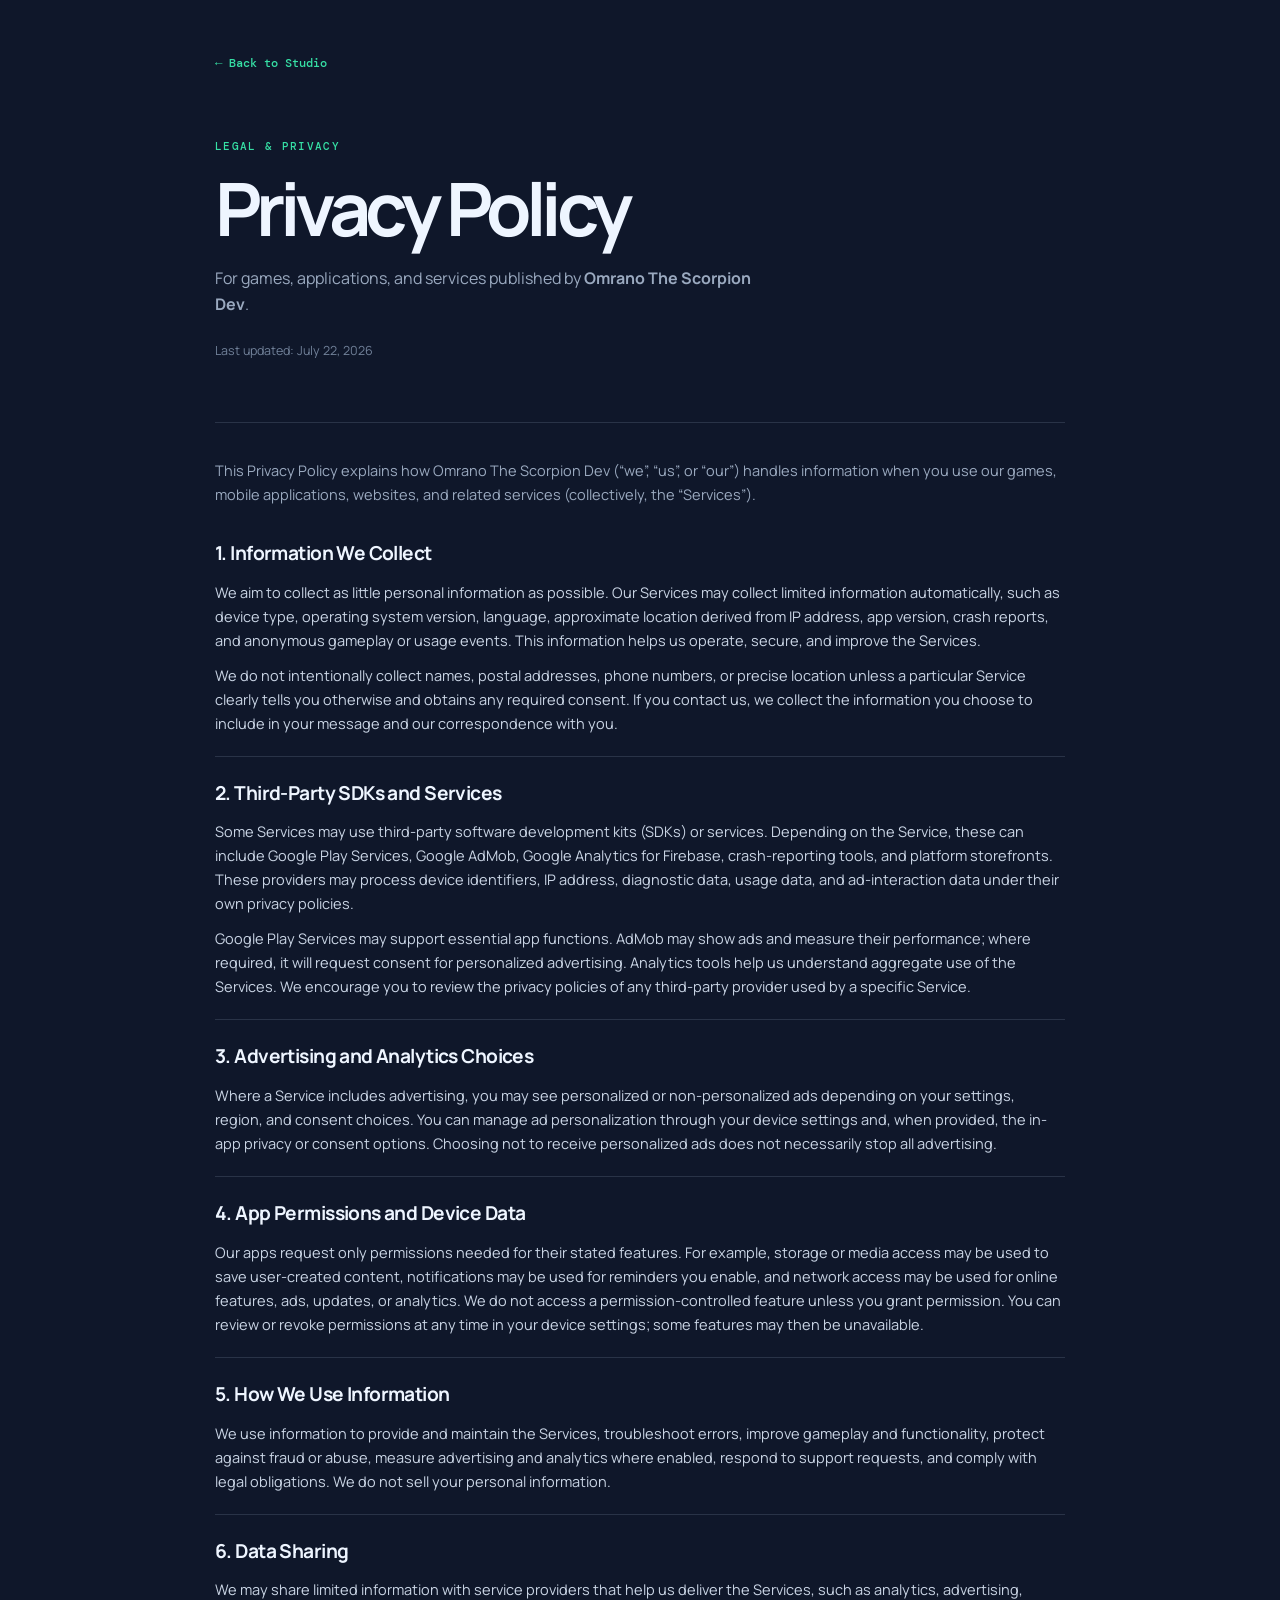
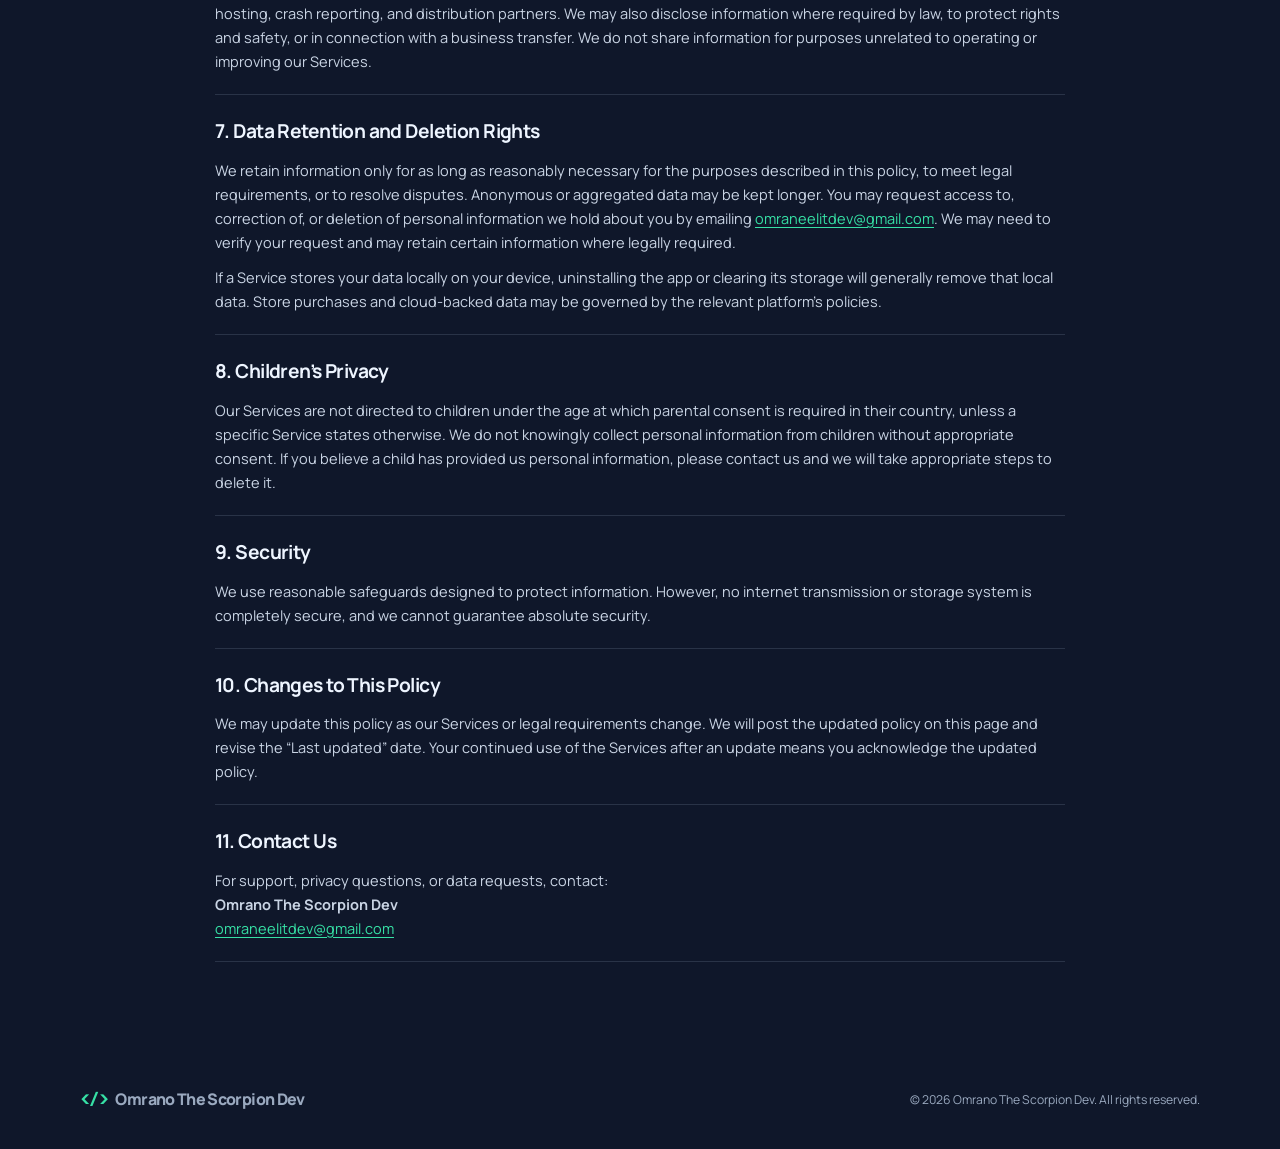
==== commit 1b9f36db: "Add GoatCounter analytics; drop alternate email from privacy policy Co-Authored-By: Claude Opus 4.8 " ====
--- a/privacy.html
+++ b/privacy.html
@@ -6,6 +6,7 @@
   <meta name="description" content="Privacy policy for Omrano The Scorpion Dev games and applications.">
   <title>Privacy Policy — Omrano The Scorpion Dev</title>
   <link rel="icon" href="favicon.svg" type="image/svg+xml">
+  <link rel="apple-touch-icon" href="assets/brand/omrano-scorpion-icon.png">
   <link rel="preconnect" href="https://fonts.googleapis.com"><link rel="preconnect" href="https://fonts.gstatic.com" crossorigin>
   <link href="https://fonts.googleapis.com/css2?family=DM+Mono:wght@400;500&family=Manrope:wght@400;500;600;700;800&display=swap" rel="stylesheet">
   <link rel="stylesheet" href="styles.css">
@@ -26,9 +27,10 @@
       <section><h2>8. Children’s Privacy</h2><p>Our Services are not directed to children under the age at which parental consent is required in their country, unless a specific Service states otherwise. We do not knowingly collect personal information from children without appropriate consent. If you believe a child has provided us personal information, please contact us and we will take appropriate steps to delete it.</p></section>
       <section><h2>9. Security</h2><p>We use reasonable safeguards designed to protect information. However, no internet transmission or storage system is completely secure, and we cannot guarantee absolute security.</p></section>
       <section><h2>10. Changes to This Policy</h2><p>We may update this policy as our Services or legal requirements change. We will post the updated policy on this page and revise the “Last updated” date. Your continued use of the Services after an update means you acknowledge the updated policy.</p></section>
-      <section><h2>11. Contact Us</h2><p>For support, privacy questions, or data requests, contact:<br><strong>Omrano The Scorpion Dev</strong><br><a href="mailto:omraneelitdev@gmail.com">omraneelitdev@gmail.com</a><br><a href="mailto:omelit1996@gmail.com">omelit1996@gmail.com</a></p></section>
+      <section><h2>11. Contact Us</h2><p>For support, privacy questions, or data requests, contact:<br><strong>Omrano The Scorpion Dev</strong><br><a href="mailto:omraneelitdev@gmail.com">omraneelitdev@gmail.com</a></p></section>
     </article>
   </main>
   <footer class="site-footer"><div class="container footer-grid"><a class="brand" href="index.html"><span class="brand-mark">&lt;/&gt;</span> Omrano The Scorpion Dev</a><p>© 2026 Omrano The Scorpion Dev. All rights reserved.</p></div></footer>
+  <script data-goatcounter="https://omrane-elit.goatcounter.com/count" async src="//gc.zgo.at/count.js"></script>
 </body>
 </html>
--- a/styles.css
+++ b/styles.css
@@ -7,10 +7,15 @@
 .nav-wrap { min-height:76px; display:flex; align-items:center; justify-content:space-between; gap:24px; }.brand { font-weight:800; font-size:1rem; letter-spacing:-.04em; white-space:nowrap; }.brand-mark { color:var(--accent); font-family:var(--mono); margin-right:5px; }.nav-links { list-style:none; margin:0; padding:0; display:flex; align-items:center; gap:25px; font-size:.82rem; font-weight:700; }.nav-links a { color:var(--muted); transition:color .2s; }.nav-links a:hover { color:var(--accent); }.nav-links .nav-contact { color:var(--bg); background:var(--accent); padding:9px 15px; border-radius:7px; }.nav-links .nav-contact:hover { background:#70f0c5; color:var(--bg); }
 .hero { min-height:650px; display:grid; grid-template-columns:1.05fr .95fr; align-items:center; gap:40px; padding:95px 0 85px; }.eyebrow { color:var(--accent); font:500 .7rem/1.4 var(--mono); letter-spacing:.12em; margin:0 0 14px; }.eyebrow span { display:inline-block; width:7px; height:7px; margin-right:8px; background:var(--accent); border-radius:50%; box-shadow:0 0 12px var(--accent); }.hero h1,.section h2,.about-section h2,.policy-hero h1 { font-size:clamp(2.65rem, 5vw, 4.9rem); letter-spacing:-.075em; line-height:1.06; margin:0; }.hero h1 em { color:var(--accent); font-style:normal; }.hero-text { color:var(--muted); font-size:1.05rem; max-width:540px; margin:26px 0; }.hero-actions { display:flex; flex-wrap:wrap; gap:13px; }.button { display:inline-flex; align-items:center; gap:16px; padding:13px 18px; border-radius:7px; font-size:.82rem; font-weight:800; transition:transform .2s, background .2s; }.button:hover { transform:translateY(-2px); }.button-primary { background:var(--accent); color:var(--bg); }.button-primary:hover { background:#78efc8; }.button-quiet { border:1px solid var(--line); color:var(--text); }.button-quiet:hover { border-color:var(--accent); }.socials { display:flex; gap:9px; margin-top:34px; }.socials a { width:31px; height:31px; display:grid; place-items:center; border:1px solid var(--line); border-radius:50%; color:var(--muted); font:500 .7rem var(--mono); transition:.2s; }.socials a:hover { color:var(--bg); background:var(--accent); border-color:var(--accent); }
 .hero-art { position:relative; min-height:400px; display:grid; place-items:center; overflow:hidden; }.hero-orb { width:260px; height:260px; display:grid; place-items:center; position:relative; z-index:2; border-radius:48% 52% 55% 45% / 45% 47% 53% 55%; background:linear-gradient(145deg,#35e4aa,#159d78); color:#06261e; box-shadow:0 0 0 17px rgba(54,224,165,.07), 0 25px 80px rgba(27,187,133,.22); animation:float 5s ease-in-out infinite; }.hero-orb span { font:800 1.55rem/1.1 var(--mono); letter-spacing:-.1em; }.orbit { position:absolute; border:1px solid rgba(54,224,165,.22); border-radius:50%; transform:rotate(-30deg); }.orbit-one { width:410px; height:160px; }.orbit-two { width:340px; height:330px; }.pixel-card { position:absolute; z-index:3; display:grid; place-items:center; background:var(--surface-light); border:1px solid var(--line); color:var(--accent); box-shadow:0 10px 30px rgba(0,0,0,.2); font:500 .8rem var(--mono); }.pixel-a { width:47px;height:47px; top:42px; left:36px; font-size:1.4rem; }.pixel-b { width:55px;height:55px; bottom:44px; right:39px; }.pixel-c { width:40px;height:40px; top:75px; right:48px; font-size:1.3rem; } @keyframes float { 50% { transform:translateY(-11px) rotate(3deg); } }
-.section { padding:96px 0; }.section-heading { display:flex; justify-content:space-between; align-items:end; gap:40px; margin-bottom:33px; }.section h2,.about-section h2 { font-size:clamp(2rem, 3.6vw, 3.25rem); }.section-intro { color:var(--muted); max-width:330px; margin:0; font-size:.94rem; }.project-grid { display:grid; grid-template-columns:repeat(4,1fr); gap:18px; }.project-card { overflow:hidden; background:var(--surface); border:1px solid var(--line); border-radius:12px; transition:transform .25s,border-color .25s,box-shadow .25s; }.project-card:hover { transform:translateY(-6px); border-color:rgba(54,224,165,.5); box-shadow:0 20px 30px rgba(0,0,0,.18); }.project-visual { height:195px; position:relative; padding:19px; overflow:hidden; }.visual-ember { background:radial-gradient(circle at 70% 35%,#ff9e60 0 4%,transparent 5%),linear-gradient(135deg,#803e48,#26254e); }.visual-circuit { background:radial-gradient(circle at 50% 48%,#37e3d9 0 8%,transparent 9%),repeating-radial-gradient(circle at 50% 48%,transparent 0 20px,rgba(102,237,221,.2) 21px 22px),#173552; }.visual-moss { background:radial-gradient(circle at 75% 30%,#d9f8b2 0 5%,transparent 6%),linear-gradient(135deg,#1a4a45,#557d48); }.visual-lineburst { background:linear-gradient(135deg,#662a88,#243d93); }.visual-icon { font-size:5.3rem; opacity:.85; position:absolute; right:24px; bottom:7px; }.visual-label { position:absolute; bottom:17px; left:19px; font:500 .85rem/1 var(--mono); letter-spacing:-.08em; }.card-content { padding:20px; }.card-topline { display:flex; justify-content:space-between; align-items:center; gap:10px; }.tag { color:var(--accent); background:rgba(54,224,165,.09); border:1px solid rgba(54,224,165,.19); border-radius:4px; padding:4px 6px; font:500 .62rem var(--mono); letter-spacing:.06em; }.status { color:#72eabd; font:500 .62rem var(--mono); }.status-soon { color:#f1cf6a; }.project-card h3 { margin:14px 0 6px; font-size:1.27rem; letter-spacing:-.04em; }.project-card p { color:var(--muted); font-size:.85rem; margin:0 0 19px; min-height:67px; }.store-links { display:flex; flex-wrap:wrap; gap:7px; }.store-links a,.store-pending { color:#c5d0e1; background:#172237; padding:7px 9px; border-radius:5px; font:500 .65rem var(--mono); transition:.2s; }.store-pending { color:#94a5bb; cursor:default; }.store-links a:hover { background:var(--accent); color:var(--bg); }.store-links b { color:var(--accent); margin-left:5px; }.store-links a:hover b { color:var(--bg); }.app-grid { grid-template-columns:repeat(2,1fr); }.app-card { display:flex; align-items:center; padding:22px; gap:20px; }.app-card .card-content { padding:0; flex:1; }.app-icon { flex:0 0 86px; height:86px; display:grid; place-items:center; border-radius:21px; font-size:2.6rem; }.icon-focus { color:#11213e; background:linear-gradient(145deg,#a7d0ff,#447bc5); }.icon-palette { color:#212042; background:linear-gradient(145deg,#f4b4f4,#a084dc); }.app-card p { min-height:0; margin-bottom:13px; }
+.section { padding:96px 0; }.section-heading { display:flex; justify-content:space-between; align-items:end; gap:40px; margin-bottom:33px; }.section h2,.about-section h2 { font-size:clamp(2rem, 3.6vw, 3.25rem); }.section-intro { color:var(--muted); max-width:330px; margin:0; font-size:.94rem; }.project-grid { display:grid; grid-template-columns:repeat(4,1fr); gap:18px; }.project-card { overflow:hidden; background:var(--surface); border:1px solid var(--line); border-radius:12px; transition:transform .25s,border-color .25s,box-shadow .25s; }.project-card:hover { transform:translateY(-6px); border-color:rgba(54,224,165,.5); box-shadow:0 20px 30px rgba(0,0,0,.18); }.project-visual { height:195px; position:relative; padding:19px; overflow:hidden; display:grid; place-items:center; }.visual-zero { background:#050505; }.visual-paws { background:#fff8df; padding:0; }.visual-heir { background:#171717; padding:0; }.visual-lineburst { background:linear-gradient(135deg,#662a88,#243d93); }.game-art { display:block; max-width:100%; max-height:100%; position:relative; z-index:1; }.game-art-wide { width:100%; height:100%; object-fit:contain; filter:drop-shadow(0 10px 12px rgba(0,0,0,.35)); }.game-art-zero { width:116%; max-width:none; }.game-art-full { width:100%; height:100%; max-width:none; max-height:none; object-fit:cover; }.game-art-paws { object-position:center 60%; }.game-art-heir { object-position:center 60%; }.game-art-cover { width:calc(100% + 38px); height:calc(100% + 38px); max-width:none; max-height:none; object-fit:cover; filter:brightness(.93) contrast(1.08); }.game-art-icon { width:145px; height:145px; object-fit:contain; border-radius:25px; box-shadow:0 14px 25px rgba(0,0,0,.3); }.card-content { padding:20px; }.card-topline { display:flex; justify-content:space-between; align-items:center; gap:10px; }.tag { color:var(--accent); background:rgba(54,224,165,.09); border:1px solid rgba(54,224,165,.19); border-radius:4px; padding:4px 6px; font:500 .62rem var(--mono); letter-spacing:.06em; }.status { color:#72eabd; font:500 .62rem var(--mono); }.status-soon { color:#f1cf6a; }.project-card h3 { margin:14px 0 6px; font-size:1.27rem; letter-spacing:-.04em; }.project-card p { color:var(--muted); font-size:.85rem; margin:0 0 19px; min-height:67px; }.store-links { display:flex; flex-wrap:wrap; gap:7px; }.store-links a,.store-pending { color:#c5d0e1; background:#172237; padding:7px 9px; border-radius:5px; font:500 .65rem var(--mono); transition:.2s; }.store-pending { color:#94a5bb; cursor:default; }.store-links a:hover { background:var(--accent); color:var(--bg); }.store-links b { color:var(--accent); margin-left:5px; }.store-links a:hover b { color:var(--bg); }.app-grid { grid-template-columns:repeat(2,1fr); }.app-card { display:flex; align-items:center; padding:22px; gap:20px; }.app-card .card-content { padding:0; flex:1; }.app-icon { flex:0 0 86px; height:86px; display:grid; place-items:center; border-radius:21px; font-size:2.6rem; }.icon-focus { color:#11213e; background:linear-gradient(145deg,#a7d0ff,#447bc5); }.icon-palette { color:#212042; background:linear-gradient(145deg,#f4b4f4,#a084dc); }.app-card p { min-height:0; margin-bottom:13px; }
 .about-section { margin-top:28px; padding:92px 0; border-top:1px solid var(--line); border-bottom:1px solid var(--line); background:linear-gradient(110deg,rgba(54,224,165,.045),transparent 43%); }.about-grid { display:grid; grid-template-columns:1fr 2fr; gap:40px; }.about-grid > div p { color:var(--muted); max-width:620px; margin:20px 0; }.text-link { display:inline-block; color:var(--accent); font-weight:800; font-size:.84rem; }.text-link span { margin-left:7px; font-size:1.1rem; }.site-footer { padding:36px 0; color:var(--muted); font-size:.76rem; }.footer-grid { display:flex; justify-content:space-between; align-items:center; gap:24px; }.footer-grid > div { display:flex; gap:17px; }.footer-grid a:hover { color:var(--accent); }.footer-grid p { margin:0; text-align:right; }.footer-grid p a { color:var(--text); }
 .upcoming-section { padding-top:16px; }.upcoming-card { display:flex; align-items:center; gap:24px; padding:30px; border:1px dashed rgba(54,224,165,.42); border-radius:12px; background:linear-gradient(100deg,rgba(54,224,165,.08),rgba(30,41,59,.7)); }.upcoming-icon { width:56px; height:56px; flex:0 0 56px; display:grid; place-items:center; border-radius:15px; background:rgba(54,224,165,.14); color:var(--accent); font:400 2rem var(--mono); }.upcoming-card h3 { margin:0 0 4px; font-size:1.1rem; }.upcoming-card p { margin:0; color:var(--muted); font-size:.87rem; }.upcoming-card .button { margin-left:auto; white-space:nowrap; }.contact-section { padding:96px 0; }.contact-card { display:grid; grid-template-columns:1.05fr .95fr; gap:60px; padding:52px; border:1px solid rgba(54,224,165,.28); border-radius:15px; background:linear-gradient(130deg,#183a3b,#1e293b 58%); }.contact-card h2 { margin:0; font-size:clamp(2rem,3.6vw,3.2rem); letter-spacing:-.065em; line-height:1.08; }.contact-card > div > p:not(.eyebrow) { color:#b8c8d8; font-size:.92rem; }.contact-links { display:grid; align-content:center; }.contact-links a { display:flex; align-items:center; gap:10px; padding:14px 0; border-bottom:1px solid var(--line); font-size:.88rem; font-weight:700; transition:color .2s; }.contact-links a:first-child { border-top:1px solid var(--line); }.contact-links a:hover { color:var(--accent); }.contact-links span { min-width:102px; color:var(--accent); font:500 .6rem var(--mono); letter-spacing:.07em; }.contact-links b { margin-left:auto; color:var(--accent); }.site-footer { padding:36px 0; color:var(--muted); font-size:.76rem; }.footer-grid { display:flex; justify-content:space-between; align-items:center; gap:24px; }.footer-grid > div { display:flex; gap:17px; }.footer-grid a:hover { color:var(--accent); }.footer-grid p { margin:0; text-align:right; }.footer-grid p a { color:var(--text); }
 .policy-page { padding:48px 0 88px; max-width:850px; }.back-link { color:var(--accent); font:500 .78rem var(--mono); }.policy-hero { padding:65px 0 48px; border-bottom:1px solid var(--line); }.policy-hero h1 { font-size:clamp(2.8rem,6vw,4.6rem); margin-bottom:18px; }.policy-hero > p:not(.eyebrow):not(.updated) { color:var(--muted); max-width:570px; }.updated { color:#718199; font-size:.78rem; margin-top:23px; }.policy-content { padding-top:35px; color:#c9d4e4; }.policy-content > p { color:var(--muted); }.policy-content section { padding:21px 0; border-bottom:1px solid var(--line); }.policy-content h2 { color:var(--text); font-size:1.2rem; letter-spacing:-.03em; margin:0 0 10px; }.policy-content p { font-size:.91rem; margin:0 0 11px; }.policy-content p:last-child { margin-bottom:0; }.policy-content a { color:var(--accent); text-decoration:underline; text-underline-offset:3px; }
 @media (max-width:960px) { .project-grid { grid-template-columns:repeat(2,1fr); } }
 @media (max-width:760px) { .container { width:min(100% - 32px,1120px); }.site-header { position:static; }.nav-wrap { min-height:auto; padding:17px 0; align-items:flex-start; }.nav-links { justify-content:flex-end; flex-wrap:wrap; gap:7px 14px; font-size:.72rem; }.nav-links .nav-contact { padding:0; color:var(--muted); background:transparent; }.hero { grid-template-columns:1fr; min-height:auto; padding:68px 0 58px; }.hero-art { min-height:310px; order:-1; }.hero-orb { width:200px; height:200px; }.hero-orb span { font-size:1.15rem; }.orbit-one { width:320px; }.orbit-two { width:275px; height:270px; }.pixel-a { left:5%; top:30px; }.pixel-b { right:5%; bottom:28px; }.pixel-c { right:8%; }.section { padding:65px 0; }.section-heading { display:block; }.section-intro { margin-top:12px; }.project-grid,.app-grid { grid-template-columns:1fr; }.upcoming-card,.contact-card { grid-template-columns:1fr; padding:28px; gap:20px; }.upcoming-card { align-items:flex-start; }.upcoming-card .button { margin-left:0; }.contact-section { padding:65px 0; }.contact-links a { align-items:flex-start; flex-wrap:wrap; }.contact-links span { flex-basis:100%; }.about-section { padding:65px 0; }.about-grid { grid-template-columns:1fr; gap:8px; }.footer-grid { flex-direction:column; align-items:flex-start; }.footer-grid p { text-align:left; }.policy-page { padding-top:30px; }.policy-hero { padding:48px 0 36px; } }
 @media (max-width:410px) { .nav-wrap { display:block; }.nav-links { justify-content:flex-start; margin-top:13px; }.hero h1 { font-size:2.45rem; }.hero-actions { display:grid; }.button { justify-content:space-between; } }
+
+/* Internal game pages */
+.project-card { position:relative; }.project-card-link { position:absolute; inset:0; z-index:2; }.store-links { position:relative; z-index:3; }
+.game-page { min-height:100vh; }.game-detail { padding:62px 0 90px; }.game-back { display:inline-flex; gap:9px; align-items:center; color:var(--accent); font:500 .77rem var(--mono); }.game-detail-grid { display:grid; grid-template-columns:1fr 1fr; gap:56px; align-items:center; padding:50px 0; }.game-detail-art { min-height:400px; overflow:hidden; display:grid; place-items:center; border:1px solid var(--line); border-radius:17px; background:#050505; }.game-detail-art img { width:100%; height:100%; max-height:440px; object-fit:contain; }.game-detail-art.art-paws,.game-detail-art.art-heir { background:#171717; }.game-detail-art.art-paws img,.game-detail-art.art-heir img { height:400px; max-height:none; object-fit:cover; }.game-detail-art.art-paws img { object-position:center 60%; }.game-detail-art.art-heir img { object-position:center 60%; }.game-detail-copy h1 { margin:12px 0 16px; font-size:clamp(2.7rem,5vw,4.5rem); letter-spacing:-.075em; line-height:1.03; }.game-detail-copy > p { max-width:570px; color:var(--muted); font-size:1rem; }.game-meta { display:flex; flex-wrap:wrap; gap:9px; margin:25px 0; }.game-meta span { border:1px solid var(--line); border-radius:5px; padding:6px 8px; color:#c7d4e4; font:500 .67rem var(--mono); }.game-action-row { display:flex; flex-wrap:wrap; gap:10px; margin-top:27px; }.game-summary { padding:38px; border:1px solid var(--line); border-radius:13px; background:var(--surface); }.game-summary h2 { margin:0 0 9px; font-size:1.35rem; letter-spacing:-.04em; }.game-summary p { margin:0; color:var(--muted); }.game-summary ul { margin:17px 0 0; padding-left:18px; color:#c7d4e4; font-size:.9rem; }.game-summary li+li { margin-top:7px; }
+@media (max-width:760px) { .game-detail { padding:34px 0 60px; }.game-detail-grid { grid-template-columns:1fr; gap:27px; padding:32px 0; }.game-detail-art { min-height:280px; }.game-detail-art.art-paws img,.game-detail-art.art-heir img { height:280px; }.game-summary { padding:25px; } }
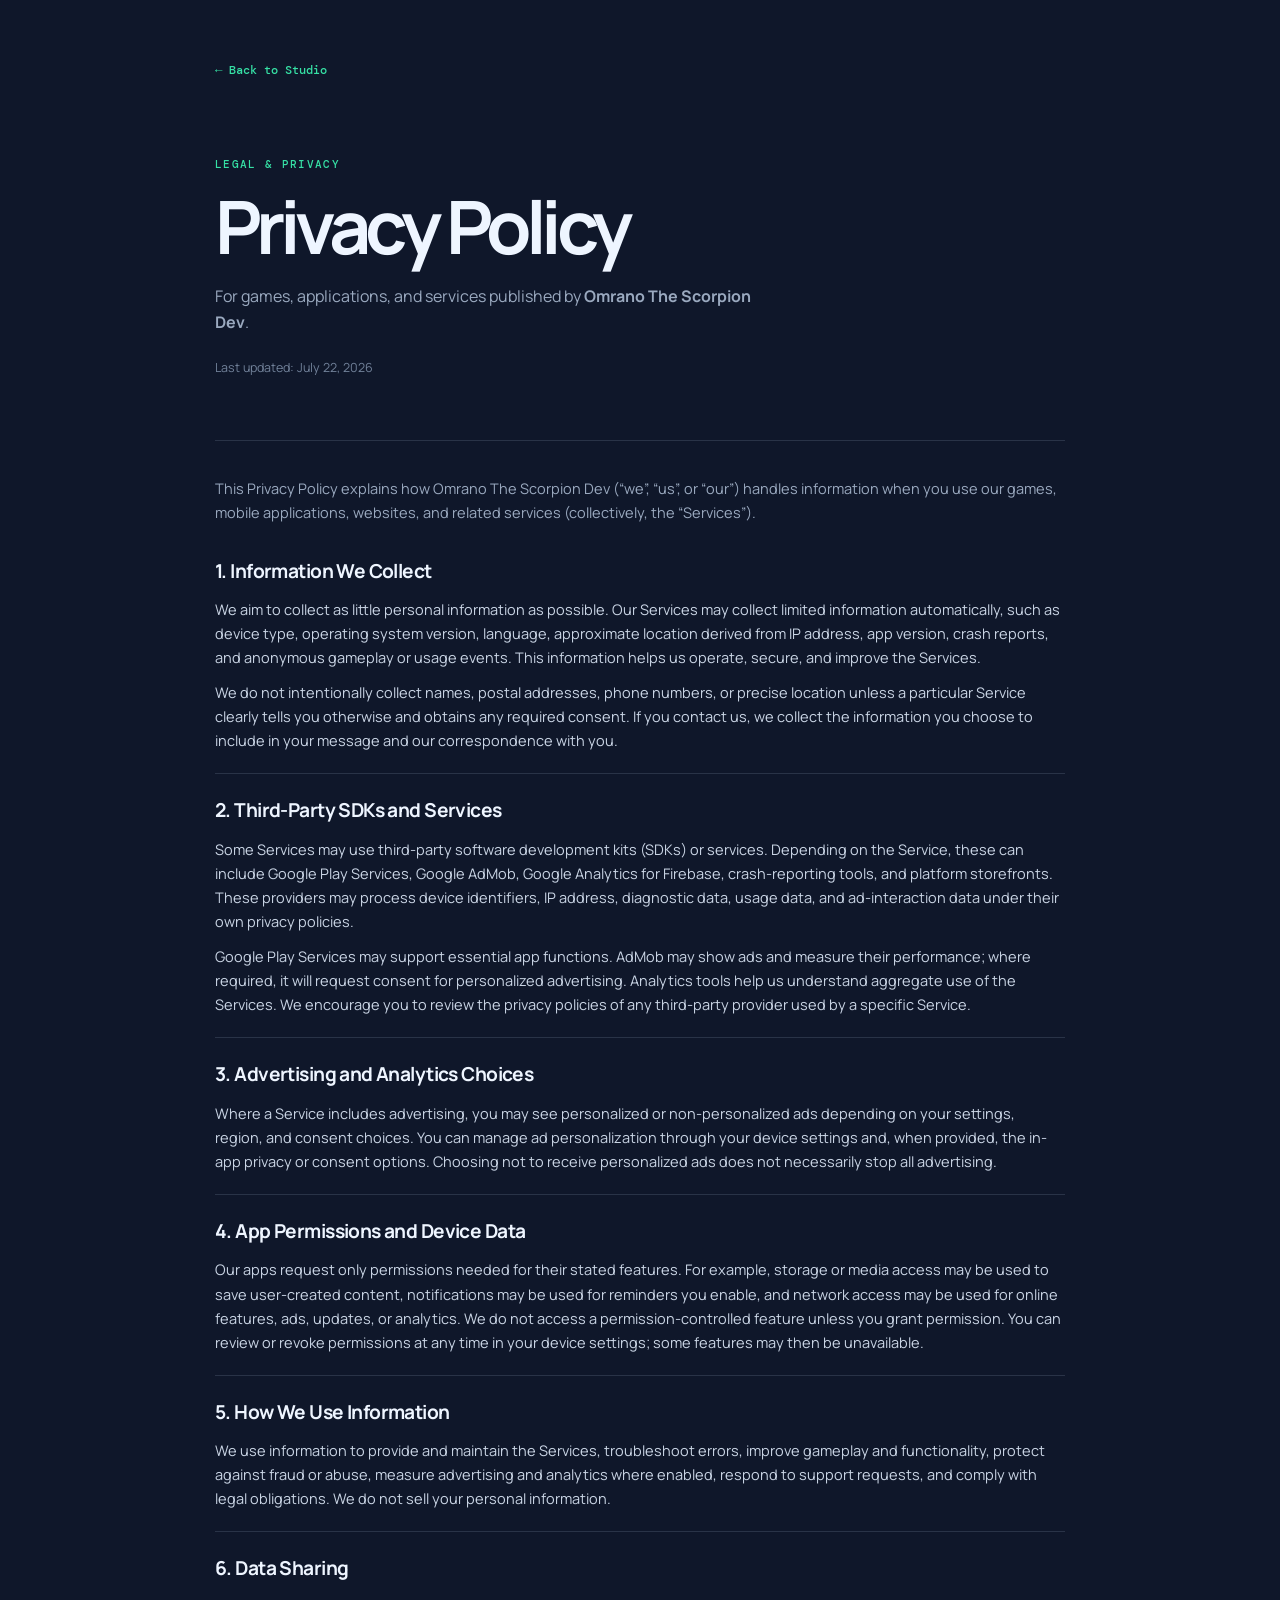
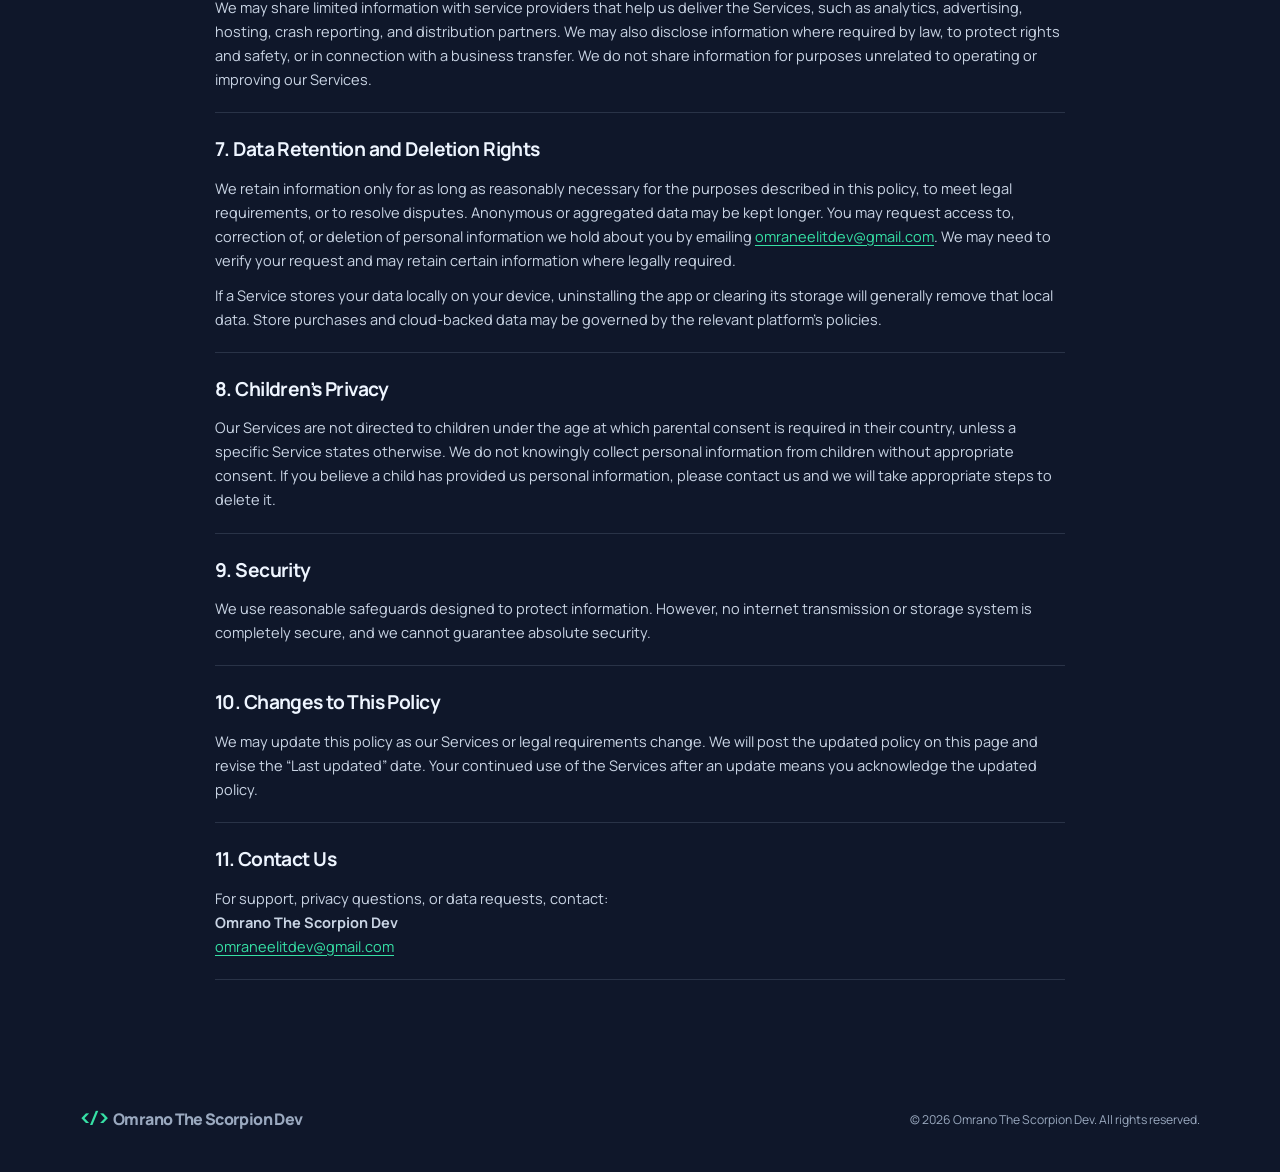
==== commit b39cce65: "Polish portfolio and add Shadow Engine page" ====
--- a/privacy.html
+++ b/privacy.html
@@ -6,13 +6,14 @@
   <meta name="description" content="Privacy policy for Omrano The Scorpion Dev games and applications.">
   <title>Privacy Policy — Omrano The Scorpion Dev</title>
   <link rel="icon" href="favicon.svg" type="image/svg+xml">
-  <link rel="apple-touch-icon" href="assets/brand/omrano-scorpion-icon.png">
+  <link rel="apple-touch-icon" href="assets/brand/apple-touch-icon.png">
   <link rel="preconnect" href="https://fonts.googleapis.com"><link rel="preconnect" href="https://fonts.gstatic.com" crossorigin>
   <link href="https://fonts.googleapis.com/css2?family=DM+Mono:wght@400;500&family=Manrope:wght@400;500;600;700;800&display=swap" rel="stylesheet">
   <link rel="stylesheet" href="styles.css">
 </head>
 <body>
-  <main class="policy-page container">
+  <a class="skip-link" href="#policy-content">Skip to main content</a>
+  <main id="policy-content" class="policy-page container" tabindex="-1">
     <a class="back-link" href="index.html">← Back to Studio</a>
     <header class="policy-hero"><p class="eyebrow">LEGAL &amp; PRIVACY</p><h1>Privacy Policy</h1><p>For games, applications, and services published by <strong>Omrano The Scorpion Dev</strong>.</p><p class="updated">Last updated: July 22, 2026</p></header>
     <article class="policy-content">
--- a/styles.css
+++ b/styles.css
@@ -1,21 +1,314 @@
-:root { --bg:#0f172a; --surface:#1e293b; --surface-light:#273449; --text:#eef5ff; --muted:#9aa9bf; --accent:#36e0a5; --accent-deep:#17aa78; --line:rgba(190,208,235,.15); --mono:"DM Mono", monospace; --sans:"Manrope", sans-serif; }
+:root {
+  --bg:#0f172a;
+  --surface:#1e293b;
+  --surface-light:#273449;
+  --text:#eef5ff;
+  --muted:#9aa9bf;
+  --accent:#36e0a5;
+  --accent-deep:#17aa78;
+  --line:rgba(190,208,235,.15);
+  --mono:"DM Mono",monospace;
+  --sans:"Manrope",sans-serif;
+}
+
 * { box-sizing:border-box; }
 html { scroll-behavior:smooth; }
 body { margin:0; background:var(--bg); color:var(--text); font-family:var(--sans); line-height:1.65; }
-a { color:inherit; text-decoration:none; } .container { width:min(1120px, calc(100% - 48px)); margin:auto; }
-.site-header { position:sticky; top:0; z-index:10; background:rgba(15,23,42,.86); backdrop-filter:blur(15px); border-bottom:1px solid var(--line); }
-.nav-wrap { min-height:76px; display:flex; align-items:center; justify-content:space-between; gap:24px; }.brand { font-weight:800; font-size:1rem; letter-spacing:-.04em; white-space:nowrap; }.brand-mark { color:var(--accent); font-family:var(--mono); margin-right:5px; }.nav-links { list-style:none; margin:0; padding:0; display:flex; align-items:center; gap:25px; font-size:.82rem; font-weight:700; }.nav-links a { color:var(--muted); transition:color .2s; }.nav-links a:hover { color:var(--accent); }.nav-links .nav-contact { color:var(--bg); background:var(--accent); padding:9px 15px; border-radius:7px; }.nav-links .nav-contact:hover { background:#70f0c5; color:var(--bg); }
-.hero { min-height:650px; display:grid; grid-template-columns:1.05fr .95fr; align-items:center; gap:40px; padding:95px 0 85px; }.eyebrow { color:var(--accent); font:500 .7rem/1.4 var(--mono); letter-spacing:.12em; margin:0 0 14px; }.eyebrow span { display:inline-block; width:7px; height:7px; margin-right:8px; background:var(--accent); border-radius:50%; box-shadow:0 0 12px var(--accent); }.hero h1,.section h2,.about-section h2,.policy-hero h1 { font-size:clamp(2.65rem, 5vw, 4.9rem); letter-spacing:-.075em; line-height:1.06; margin:0; }.hero h1 em { color:var(--accent); font-style:normal; }.hero-text { color:var(--muted); font-size:1.05rem; max-width:540px; margin:26px 0; }.hero-actions { display:flex; flex-wrap:wrap; gap:13px; }.button { display:inline-flex; align-items:center; gap:16px; padding:13px 18px; border-radius:7px; font-size:.82rem; font-weight:800; transition:transform .2s, background .2s; }.button:hover { transform:translateY(-2px); }.button-primary { background:var(--accent); color:var(--bg); }.button-primary:hover { background:#78efc8; }.button-quiet { border:1px solid var(--line); color:var(--text); }.button-quiet:hover { border-color:var(--accent); }.socials { display:flex; gap:9px; margin-top:34px; }.socials a { width:31px; height:31px; display:grid; place-items:center; border:1px solid var(--line); border-radius:50%; color:var(--muted); font:500 .7rem var(--mono); transition:.2s; }.socials a:hover { color:var(--bg); background:var(--accent); border-color:var(--accent); }
-.hero-art { position:relative; min-height:400px; display:grid; place-items:center; overflow:hidden; }.hero-orb { width:260px; height:260px; display:grid; place-items:center; position:relative; z-index:2; border-radius:48% 52% 55% 45% / 45% 47% 53% 55%; background:linear-gradient(145deg,#35e4aa,#159d78); color:#06261e; box-shadow:0 0 0 17px rgba(54,224,165,.07), 0 25px 80px rgba(27,187,133,.22); animation:float 5s ease-in-out infinite; }.hero-orb span { font:800 1.55rem/1.1 var(--mono); letter-spacing:-.1em; }.orbit { position:absolute; border:1px solid rgba(54,224,165,.22); border-radius:50%; transform:rotate(-30deg); }.orbit-one { width:410px; height:160px; }.orbit-two { width:340px; height:330px; }.pixel-card { position:absolute; z-index:3; display:grid; place-items:center; background:var(--surface-light); border:1px solid var(--line); color:var(--accent); box-shadow:0 10px 30px rgba(0,0,0,.2); font:500 .8rem var(--mono); }.pixel-a { width:47px;height:47px; top:42px; left:36px; font-size:1.4rem; }.pixel-b { width:55px;height:55px; bottom:44px; right:39px; }.pixel-c { width:40px;height:40px; top:75px; right:48px; font-size:1.3rem; } @keyframes float { 50% { transform:translateY(-11px) rotate(3deg); } }
-.section { padding:96px 0; }.section-heading { display:flex; justify-content:space-between; align-items:end; gap:40px; margin-bottom:33px; }.section h2,.about-section h2 { font-size:clamp(2rem, 3.6vw, 3.25rem); }.section-intro { color:var(--muted); max-width:330px; margin:0; font-size:.94rem; }.project-grid { display:grid; grid-template-columns:repeat(4,1fr); gap:18px; }.project-card { overflow:hidden; background:var(--surface); border:1px solid var(--line); border-radius:12px; transition:transform .25s,border-color .25s,box-shadow .25s; }.project-card:hover { transform:translateY(-6px); border-color:rgba(54,224,165,.5); box-shadow:0 20px 30px rgba(0,0,0,.18); }.project-visual { height:195px; position:relative; padding:19px; overflow:hidden; display:grid; place-items:center; }.visual-zero { background:#050505; }.visual-paws { background:#fff8df; padding:0; }.visual-heir { background:#171717; padding:0; }.visual-lineburst { background:linear-gradient(135deg,#662a88,#243d93); }.game-art { display:block; max-width:100%; max-height:100%; position:relative; z-index:1; }.game-art-wide { width:100%; height:100%; object-fit:contain; filter:drop-shadow(0 10px 12px rgba(0,0,0,.35)); }.game-art-zero { width:116%; max-width:none; }.game-art-full { width:100%; height:100%; max-width:none; max-height:none; object-fit:cover; }.game-art-paws { object-position:center 60%; }.game-art-heir { object-position:center 60%; }.game-art-cover { width:calc(100% + 38px); height:calc(100% + 38px); max-width:none; max-height:none; object-fit:cover; filter:brightness(.93) contrast(1.08); }.game-art-icon { width:145px; height:145px; object-fit:contain; border-radius:25px; box-shadow:0 14px 25px rgba(0,0,0,.3); }.card-content { padding:20px; }.card-topline { display:flex; justify-content:space-between; align-items:center; gap:10px; }.tag { color:var(--accent); background:rgba(54,224,165,.09); border:1px solid rgba(54,224,165,.19); border-radius:4px; padding:4px 6px; font:500 .62rem var(--mono); letter-spacing:.06em; }.status { color:#72eabd; font:500 .62rem var(--mono); }.status-soon { color:#f1cf6a; }.project-card h3 { margin:14px 0 6px; font-size:1.27rem; letter-spacing:-.04em; }.project-card p { color:var(--muted); font-size:.85rem; margin:0 0 19px; min-height:67px; }.store-links { display:flex; flex-wrap:wrap; gap:7px; }.store-links a,.store-pending { color:#c5d0e1; background:#172237; padding:7px 9px; border-radius:5px; font:500 .65rem var(--mono); transition:.2s; }.store-pending { color:#94a5bb; cursor:default; }.store-links a:hover { background:var(--accent); color:var(--bg); }.store-links b { color:var(--accent); margin-left:5px; }.store-links a:hover b { color:var(--bg); }.app-grid { grid-template-columns:repeat(2,1fr); }.app-card { display:flex; align-items:center; padding:22px; gap:20px; }.app-card .card-content { padding:0; flex:1; }.app-icon { flex:0 0 86px; height:86px; display:grid; place-items:center; border-radius:21px; font-size:2.6rem; }.icon-focus { color:#11213e; background:linear-gradient(145deg,#a7d0ff,#447bc5); }.icon-palette { color:#212042; background:linear-gradient(145deg,#f4b4f4,#a084dc); }.app-card p { min-height:0; margin-bottom:13px; }
-.about-section { margin-top:28px; padding:92px 0; border-top:1px solid var(--line); border-bottom:1px solid var(--line); background:linear-gradient(110deg,rgba(54,224,165,.045),transparent 43%); }.about-grid { display:grid; grid-template-columns:1fr 2fr; gap:40px; }.about-grid > div p { color:var(--muted); max-width:620px; margin:20px 0; }.text-link { display:inline-block; color:var(--accent); font-weight:800; font-size:.84rem; }.text-link span { margin-left:7px; font-size:1.1rem; }.site-footer { padding:36px 0; color:var(--muted); font-size:.76rem; }.footer-grid { display:flex; justify-content:space-between; align-items:center; gap:24px; }.footer-grid > div { display:flex; gap:17px; }.footer-grid a:hover { color:var(--accent); }.footer-grid p { margin:0; text-align:right; }.footer-grid p a { color:var(--text); }
-.upcoming-section { padding-top:16px; }.upcoming-card { display:flex; align-items:center; gap:24px; padding:30px; border:1px dashed rgba(54,224,165,.42); border-radius:12px; background:linear-gradient(100deg,rgba(54,224,165,.08),rgba(30,41,59,.7)); }.upcoming-icon { width:56px; height:56px; flex:0 0 56px; display:grid; place-items:center; border-radius:15px; background:rgba(54,224,165,.14); color:var(--accent); font:400 2rem var(--mono); }.upcoming-card h3 { margin:0 0 4px; font-size:1.1rem; }.upcoming-card p { margin:0; color:var(--muted); font-size:.87rem; }.upcoming-card .button { margin-left:auto; white-space:nowrap; }.contact-section { padding:96px 0; }.contact-card { display:grid; grid-template-columns:1.05fr .95fr; gap:60px; padding:52px; border:1px solid rgba(54,224,165,.28); border-radius:15px; background:linear-gradient(130deg,#183a3b,#1e293b 58%); }.contact-card h2 { margin:0; font-size:clamp(2rem,3.6vw,3.2rem); letter-spacing:-.065em; line-height:1.08; }.contact-card > div > p:not(.eyebrow) { color:#b8c8d8; font-size:.92rem; }.contact-links { display:grid; align-content:center; }.contact-links a { display:flex; align-items:center; gap:10px; padding:14px 0; border-bottom:1px solid var(--line); font-size:.88rem; font-weight:700; transition:color .2s; }.contact-links a:first-child { border-top:1px solid var(--line); }.contact-links a:hover { color:var(--accent); }.contact-links span { min-width:102px; color:var(--accent); font:500 .6rem var(--mono); letter-spacing:.07em; }.contact-links b { margin-left:auto; color:var(--accent); }.site-footer { padding:36px 0; color:var(--muted); font-size:.76rem; }.footer-grid { display:flex; justify-content:space-between; align-items:center; gap:24px; }.footer-grid > div { display:flex; gap:17px; }.footer-grid a:hover { color:var(--accent); }.footer-grid p { margin:0; text-align:right; }.footer-grid p a { color:var(--text); }
-.policy-page { padding:48px 0 88px; max-width:850px; }.back-link { color:var(--accent); font:500 .78rem var(--mono); }.policy-hero { padding:65px 0 48px; border-bottom:1px solid var(--line); }.policy-hero h1 { font-size:clamp(2.8rem,6vw,4.6rem); margin-bottom:18px; }.policy-hero > p:not(.eyebrow):not(.updated) { color:var(--muted); max-width:570px; }.updated { color:#718199; font-size:.78rem; margin-top:23px; }.policy-content { padding-top:35px; color:#c9d4e4; }.policy-content > p { color:var(--muted); }.policy-content section { padding:21px 0; border-bottom:1px solid var(--line); }.policy-content h2 { color:var(--text); font-size:1.2rem; letter-spacing:-.03em; margin:0 0 10px; }.policy-content p { font-size:.91rem; margin:0 0 11px; }.policy-content p:last-child { margin-bottom:0; }.policy-content a { color:var(--accent); text-decoration:underline; text-underline-offset:3px; }
-@media (max-width:960px) { .project-grid { grid-template-columns:repeat(2,1fr); } }
-@media (max-width:760px) { .container { width:min(100% - 32px,1120px); }.site-header { position:static; }.nav-wrap { min-height:auto; padding:17px 0; align-items:flex-start; }.nav-links { justify-content:flex-end; flex-wrap:wrap; gap:7px 14px; font-size:.72rem; }.nav-links .nav-contact { padding:0; color:var(--muted); background:transparent; }.hero { grid-template-columns:1fr; min-height:auto; padding:68px 0 58px; }.hero-art { min-height:310px; order:-1; }.hero-orb { width:200px; height:200px; }.hero-orb span { font-size:1.15rem; }.orbit-one { width:320px; }.orbit-two { width:275px; height:270px; }.pixel-a { left:5%; top:30px; }.pixel-b { right:5%; bottom:28px; }.pixel-c { right:8%; }.section { padding:65px 0; }.section-heading { display:block; }.section-intro { margin-top:12px; }.project-grid,.app-grid { grid-template-columns:1fr; }.upcoming-card,.contact-card { grid-template-columns:1fr; padding:28px; gap:20px; }.upcoming-card { align-items:flex-start; }.upcoming-card .button { margin-left:0; }.contact-section { padding:65px 0; }.contact-links a { align-items:flex-start; flex-wrap:wrap; }.contact-links span { flex-basis:100%; }.about-section { padding:65px 0; }.about-grid { grid-template-columns:1fr; gap:8px; }.footer-grid { flex-direction:column; align-items:flex-start; }.footer-grid p { text-align:left; }.policy-page { padding-top:30px; }.policy-hero { padding:48px 0 36px; } }
-@media (max-width:410px) { .nav-wrap { display:block; }.nav-links { justify-content:flex-start; margin-top:13px; }.hero h1 { font-size:2.45rem; }.hero-actions { display:grid; }.button { justify-content:space-between; } }
-
-/* Internal game pages */
-.project-card { position:relative; }.project-card-link { position:absolute; inset:0; z-index:2; }.store-links { position:relative; z-index:3; }
-.game-page { min-height:100vh; }.game-detail { padding:62px 0 90px; }.game-back { display:inline-flex; gap:9px; align-items:center; color:var(--accent); font:500 .77rem var(--mono); }.game-detail-grid { display:grid; grid-template-columns:1fr 1fr; gap:56px; align-items:center; padding:50px 0; }.game-detail-art { min-height:400px; overflow:hidden; display:grid; place-items:center; border:1px solid var(--line); border-radius:17px; background:#050505; }.game-detail-art img { width:100%; height:100%; max-height:440px; object-fit:contain; }.game-detail-art.art-paws,.game-detail-art.art-heir { background:#171717; }.game-detail-art.art-paws img,.game-detail-art.art-heir img { height:400px; max-height:none; object-fit:cover; }.game-detail-art.art-paws img { object-position:center 60%; }.game-detail-art.art-heir img { object-position:center 60%; }.game-detail-copy h1 { margin:12px 0 16px; font-size:clamp(2.7rem,5vw,4.5rem); letter-spacing:-.075em; line-height:1.03; }.game-detail-copy > p { max-width:570px; color:var(--muted); font-size:1rem; }.game-meta { display:flex; flex-wrap:wrap; gap:9px; margin:25px 0; }.game-meta span { border:1px solid var(--line); border-radius:5px; padding:6px 8px; color:#c7d4e4; font:500 .67rem var(--mono); }.game-action-row { display:flex; flex-wrap:wrap; gap:10px; margin-top:27px; }.game-summary { padding:38px; border:1px solid var(--line); border-radius:13px; background:var(--surface); }.game-summary h2 { margin:0 0 9px; font-size:1.35rem; letter-spacing:-.04em; }.game-summary p { margin:0; color:var(--muted); }.game-summary ul { margin:17px 0 0; padding-left:18px; color:#c7d4e4; font-size:.9rem; }.game-summary li+li { margin-top:7px; }
-@media (max-width:760px) { .game-detail { padding:34px 0 60px; }.game-detail-grid { grid-template-columns:1fr; gap:27px; padding:32px 0; }.game-detail-art { min-height:280px; }.game-detail-art.art-paws img,.game-detail-art.art-heir img { height:280px; }.game-summary { padding:25px; } }
+img { max-width:100%; }
+a { color:inherit; text-decoration:none; }
+button { font:inherit; }
+.container { width:min(1120px,calc(100% - 48px)); margin:auto; }
+.skip-link { position:fixed; top:10px; left:10px; z-index:100; padding:10px 14px; border-radius:6px; background:var(--accent); color:var(--bg); font-weight:800; transform:translateY(-150%); transition:transform .2s; }
+.skip-link:focus { transform:translateY(0); }
+:focus-visible { outline:3px solid #8ff5d4; outline-offset:3px; }
+
+/* Header and navigation */
+.site-header { position:sticky; top:0; z-index:10; border-bottom:1px solid var(--line); background:rgba(15,23,42,.86); backdrop-filter:blur(15px); }
+.nav-wrap { min-height:76px; display:flex; align-items:center; justify-content:space-between; gap:24px; }
+.brand { font-weight:800; font-size:1rem; letter-spacing:-.04em; white-space:nowrap; }
+.brand-mark { margin-right:5px; color:var(--accent); font-family:var(--mono); }
+.nav-toggle { display:none; min-width:44px; min-height:44px; align-items:center; justify-content:center; gap:9px; border:1px solid var(--line); border-radius:7px; background:transparent; color:var(--text); font-size:.76rem; font-weight:800; cursor:pointer; }
+.nav-toggle b { color:var(--accent); font:500 1.1rem var(--mono); transition:transform .2s; }
+.nav-toggle[aria-expanded="true"] b { transform:rotate(45deg); }
+.nav-links { list-style:none; margin:0; padding:0; display:flex; align-items:center; gap:20px; font-size:.82rem; font-weight:700; }
+.nav-links a { min-height:44px; display:flex; align-items:center; color:var(--muted); transition:color .2s,background .2s; }
+.nav-links a:hover { color:var(--accent); }
+.nav-links .nav-contact { min-height:auto; padding:9px 15px; border-radius:7px; background:var(--accent); color:var(--bg); }
+.nav-links .nav-contact:hover { background:#70f0c5; color:var(--bg); }
+
+/* Shared type and actions */
+.eyebrow { margin:0 0 14px; color:var(--accent); font:500 .7rem/1.4 var(--mono); letter-spacing:.12em; }
+.eyebrow > span:first-child { display:inline-block; width:7px; height:7px; margin-right:8px; border-radius:50%; background:var(--accent); box-shadow:0 0 12px var(--accent); }
+.button { min-height:44px; display:inline-flex; align-items:center; gap:16px; padding:12px 18px; border-radius:7px; font-size:.82rem; font-weight:800; transition:transform .2s,background .2s,border-color .2s; }
+.button:hover { transform:translateY(-2px); }
+.button-primary { background:var(--accent); color:var(--bg); }
+.button-primary:hover { background:#78efc8; }
+.button-quiet { border:1px solid var(--line); color:var(--text); }
+.button-quiet:hover { border-color:var(--accent); }
+.text-link { min-height:44px; display:inline-flex; align-items:center; color:var(--accent); font-size:.84rem; font-weight:800; }
+.text-link span { margin-left:7px; font-size:1.1rem; }
+.section { padding:96px 0; }
+.section-heading { display:flex; justify-content:space-between; align-items:end; gap:40px; margin-bottom:33px; }
+.section h2,.about-section h2,.announcements-heading h2 { margin:0; font-size:clamp(2rem,3.6vw,3.25rem); letter-spacing:-.065em; line-height:1.08; }
+.section-intro { max-width:350px; margin:0; color:var(--muted); font-size:.94rem; }
+
+/* Hero */
+.hero { min-height:650px; display:grid; grid-template-columns:1.05fr .95fr; align-items:center; gap:40px; padding:95px 0 85px; }
+.hero h1,.policy-hero h1 { margin:0; font-size:clamp(2.65rem,5vw,4.9rem); letter-spacing:-.075em; line-height:1.06; }
+.hero h1 em { color:var(--accent); font-style:normal; }
+.hero-text { max-width:540px; margin:26px 0; color:var(--muted); font-size:1.05rem; }
+.hero-actions { display:flex; flex-wrap:wrap; gap:13px; }
+.socials { display:flex; gap:9px; margin-top:34px; }
+.socials a { width:44px; height:44px; display:grid; place-items:center; border:1px solid var(--line); border-radius:50%; color:var(--muted); font:500 .66rem var(--mono); transition:color .2s,background .2s,border-color .2s; }
+.socials a:hover { border-color:var(--accent); background:var(--accent); color:var(--bg); }
+.hero-art { position:relative; min-height:400px; display:grid; place-items:center; overflow:hidden; }
+.hero-orb { width:260px; height:260px; position:relative; z-index:2; display:grid; place-items:center; border-radius:48% 52% 55% 45% / 45% 47% 53% 55%; background:linear-gradient(145deg,#35e4aa,#159d78); color:#06261e; box-shadow:0 0 0 17px rgba(54,224,165,.07),0 25px 80px rgba(27,187,133,.22); animation:float 5s ease-in-out infinite; }
+.hero-orb span { font:800 1.55rem/1.1 var(--mono); letter-spacing:-.1em; }
+.orbit { position:absolute; border:1px solid rgba(54,224,165,.22); border-radius:50%; transform:rotate(-30deg); }
+.orbit-one { width:410px; height:160px; }
+.orbit-two { width:340px; height:330px; }
+.pixel-card { position:absolute; z-index:3; display:grid; place-items:center; border:1px solid var(--line); background:var(--surface-light); color:var(--accent); box-shadow:0 10px 30px rgba(0,0,0,.2); font:500 .8rem var(--mono); }
+.pixel-a { width:47px; height:47px; top:42px; left:36px; font-size:1.4rem; }
+.pixel-b { width:55px; height:55px; right:39px; bottom:44px; }
+.pixel-c { width:40px; height:40px; top:75px; right:48px; font-size:1.3rem; }
+@keyframes float { 50% { transform:translateY(-11px) rotate(3deg); } }
+
+/* Announcements */
+.announcements-section { padding:86px 0 92px; border-top:1px solid var(--line); background:linear-gradient(180deg,rgba(54,224,165,.035),transparent 60%); }
+.announcement-grid { display:grid; grid-template-columns:1.15fr 1fr 1fr; gap:18px; }
+.announcement-card { min-height:315px; display:flex; flex-direction:column; padding:27px; border:1px solid var(--line); border-radius:12px; background:var(--surface); transition:transform .25s,border-color .25s,box-shadow .25s; }
+.announcement-card:hover { transform:translateY(-5px); border-color:rgba(54,224,165,.48); box-shadow:0 20px 30px rgba(0,0,0,.16); }
+.announcement-featured { border-color:rgba(54,224,165,.32); background:linear-gradient(145deg,rgba(54,224,165,.14),rgba(30,41,59,.92) 62%); }
+.announcement-meta { display:flex; align-items:center; justify-content:space-between; gap:12px; color:#8292a9; font:500 .56rem var(--mono); letter-spacing:.06em; }
+.announcement-badge { display:inline-block; padding:5px 7px; border:1px solid rgba(54,224,165,.25); border-radius:4px; background:rgba(54,224,165,.1); color:var(--accent); }
+.announcement-card h3 { margin:26px 0 10px; font-size:1.35rem; line-height:1.25; letter-spacing:-.045em; }
+.announcement-card p { margin:0 0 18px; color:var(--muted); font-size:.87rem; }
+.announcement-card .text-link { margin-top:auto; }
+.announcement-progress { margin-top:auto; padding-top:14px; border-top:1px solid var(--line); }
+.announcement-progress strong { display:block; margin-bottom:5px; color:var(--accent); font:500 .62rem var(--mono); letter-spacing:.08em; text-transform:uppercase; }
+.announcement-progress span { display:block; color:#b9c6d8; font-size:.76rem; line-height:1.5; }
+.announcement-progress + .text-link { margin-top:8px; }
+
+/* Project cards */
+.project-grid { display:grid; grid-template-columns:repeat(3,1fr); gap:18px; }
+.project-card { position:relative; overflow:hidden; border:1px solid var(--line); border-radius:12px; background:var(--surface); transition:transform .25s,border-color .25s,box-shadow .25s; }
+.project-card:hover { transform:translateY(-6px); border-color:rgba(54,224,165,.5); box-shadow:0 20px 30px rgba(0,0,0,.18); }
+.project-card:focus-within { border-color:var(--accent); }
+.project-card-link { position:absolute; inset:0; z-index:2; }
+.project-visual { height:195px; position:relative; overflow:hidden; display:grid; place-items:center; padding:19px; }
+.visual-zero { background:#050505; }
+.visual-paws { padding:0; background:#fff8df; }
+.visual-heir { padding:0; background:#171717; }
+.visual-turf { padding:0; background:#17191f; }
+.visual-lineburst { background:linear-gradient(135deg,#662a88,#243d93); }
+.game-art { max-width:100%; max-height:100%; display:block; position:relative; z-index:1; }
+.game-art-wide { width:100%; height:100%; object-fit:contain; filter:drop-shadow(0 10px 12px rgba(0,0,0,.35)); }
+.game-art-zero { width:116%; max-width:none; }
+.game-art-full { width:100%; height:100%; max-width:none; max-height:none; object-fit:cover; }
+.game-art-paws,.game-art-heir { object-position:center 60%; }
+.game-art-turf { object-position:center 45%; }
+.game-art-icon { width:145px; height:145px; object-fit:contain; border-radius:25px; box-shadow:0 14px 25px rgba(0,0,0,.3); }
+.card-content { padding:20px; }
+.card-topline { display:flex; justify-content:space-between; align-items:center; gap:10px; }
+.tag { padding:4px 6px; border:1px solid rgba(54,224,165,.19); border-radius:4px; background:rgba(54,224,165,.09); color:var(--accent); font:500 .62rem var(--mono); letter-spacing:.06em; }
+.status { color:#72eabd; font:500 .62rem var(--mono); }
+.status-progress { color:#f1cf6a; }
+.project-card h3 { margin:14px 0 6px; font-size:1.27rem; letter-spacing:-.04em; }
+.project-card p { min-height:67px; margin:0 0 19px; color:var(--muted); font-size:.85rem; }
+.store-links { position:relative; z-index:3; display:flex; flex-wrap:wrap; gap:7px; }
+.store-links a,.store-pending { min-height:36px; display:inline-flex; align-items:center; padding:7px 9px; border-radius:5px; background:#172237; color:#c5d0e1; font:500 .65rem var(--mono); transition:background .2s,color .2s; }
+.store-pending { color:#94a5bb; cursor:default; }
+.store-links a:hover { background:var(--accent); color:var(--bg); }
+.store-links b { margin-left:5px; color:var(--accent); }
+.store-links a:hover b { color:var(--bg); }
+
+/* Shadow Engine feature */
+.tools-section { padding-top:96px; }
+.tool-card { overflow:hidden; display:grid; grid-template-columns:1.35fr .65fr; border:1px solid rgba(54,224,165,.28); border-radius:15px; background:linear-gradient(130deg,#122333,#1e293b 64%); }
+.tool-visual { min-height:420px; display:block; overflow:hidden; background:#08151e; }
+.tool-visual img { width:100%; height:100%; display:block; object-fit:cover; object-position:center; transition:transform .4s; }
+.tool-visual:hover img { transform:scale(1.015); }
+.tool-content { display:flex; flex-direction:column; justify-content:center; padding:34px; }
+.tool-content h3 { margin:23px 0 9px; font-size:2rem; letter-spacing:-.06em; }
+.tool-content > p { margin:0; color:var(--muted); font-size:.9rem; }
+.tool-progress { display:grid; gap:7px; margin:24px 0; }
+.tool-progress span { padding-left:13px; border-left:2px solid var(--accent); color:#b9c7d9; font:500 .62rem var(--mono); letter-spacing:.05em; }
+.tool-content .button { align-self:flex-start; margin-top:3px; }
+
+/* About, contact, and footer */
+.about-section { margin-top:28px; padding:92px 0; border-top:1px solid var(--line); border-bottom:1px solid var(--line); background:linear-gradient(110deg,rgba(54,224,165,.045),transparent 43%); }
+.about-grid { display:grid; grid-template-columns:1fr 2fr; gap:40px; }
+.about-grid > div > p { max-width:650px; margin:20px 0; color:var(--muted); }
+.capability-list { list-style:none; max-width:700px; display:flex; flex-wrap:wrap; gap:8px; margin:0 0 17px; padding:0; }
+.capability-list li { padding:6px 9px; border:1px solid var(--line); border-radius:5px; color:#c7d4e4; font:500 .66rem var(--mono); }
+.contact-section { padding:96px 0; }
+.contact-card { display:grid; grid-template-columns:1.05fr .95fr; gap:60px; padding:52px; border:1px solid rgba(54,224,165,.28); border-radius:15px; background:linear-gradient(130deg,#183a3b,#1e293b 58%); }
+.contact-card h2 { margin:0; font-size:clamp(2rem,3.6vw,3.2rem); letter-spacing:-.065em; line-height:1.08; }
+.contact-card > div > p:not(.eyebrow) { color:#b8c8d8; font-size:.92rem; }
+.contact-links { display:grid; align-content:center; }
+.contact-links a { min-height:52px; display:flex; align-items:center; gap:10px; padding:10px 0; border-bottom:1px solid var(--line); font-size:.84rem; font-weight:700; transition:color .2s; }
+.contact-links a:first-child { border-top:1px solid var(--line); }
+.contact-links a:hover { color:var(--accent); }
+.contact-links span { min-width:94px; color:var(--accent); font:500 .6rem var(--mono); letter-spacing:.07em; }
+.contact-links b { margin-left:auto; color:var(--accent); }
+.site-footer { padding:36px 0; color:var(--muted); font-size:.76rem; }
+.footer-grid { display:flex; justify-content:space-between; align-items:center; gap:24px; }
+.footer-grid > div { display:flex; flex-wrap:wrap; gap:17px; }
+.footer-grid a { min-height:32px; display:inline-flex; align-items:center; }
+.footer-grid a:hover { color:var(--accent); }
+.footer-grid p { margin:0; text-align:right; }
+.footer-grid p a { color:var(--text); }
+
+/* Privacy and internal project pages */
+.policy-page { max-width:850px; padding:48px 0 88px; }
+.back-link,.game-back { min-height:44px; display:inline-flex; align-items:center; gap:9px; color:var(--accent); font:500 .78rem var(--mono); }
+.policy-hero { padding:65px 0 48px; border-bottom:1px solid var(--line); }
+.policy-hero h1 { margin-bottom:18px; font-size:clamp(2.8rem,6vw,4.6rem); }
+.policy-hero > p:not(.eyebrow):not(.updated) { max-width:570px; color:var(--muted); }
+.updated { margin-top:23px; color:#718199; font-size:.78rem; }
+.policy-content { padding-top:35px; color:#c9d4e4; }
+.policy-content > p { color:var(--muted); }
+.policy-content section { padding:21px 0; border-bottom:1px solid var(--line); }
+.policy-content h2 { margin:0 0 10px; color:var(--text); font-size:1.2rem; letter-spacing:-.03em; }
+.policy-content p { margin:0 0 11px; font-size:.91rem; }
+.policy-content p:last-child { margin-bottom:0; }
+.policy-content a { color:var(--accent); text-decoration:underline; text-underline-offset:3px; }
+.game-page { min-height:100vh; }
+.game-detail { padding:62px 0 90px; }
+.game-detail-grid { display:grid; grid-template-columns:1fr 1fr; gap:56px; align-items:center; padding:50px 0; }
+.game-detail-grid > * { min-width:0; }
+.game-detail-art { width:100%; min-width:0; min-height:400px; overflow:hidden; display:grid; place-items:center; border:1px solid var(--line); border-radius:17px; background:#050505; }
+.game-detail-art img { width:100%; height:100%; max-height:440px; display:block; object-fit:contain; }
+.game-detail-art.art-paws,.game-detail-art.art-heir,.game-detail-art.art-turf { background:#171717; }
+.game-detail-art.art-paws img,.game-detail-art.art-heir img,.game-detail-art.art-turf img { height:400px; max-height:none; object-fit:cover; }
+.game-detail-art.art-paws img,.game-detail-art.art-heir img { object-position:center 60%; }
+.game-detail-art.art-turf img { object-position:center; }
+.game-detail-copy h1 { margin:12px 0 16px; font-size:clamp(2.7rem,5vw,4.5rem); letter-spacing:-.075em; line-height:1.03; }
+.game-detail-copy > p { max-width:570px; color:var(--muted); font-size:1rem; }
+.game-meta { display:flex; flex-wrap:wrap; gap:9px; margin:25px 0; }
+.game-meta span { padding:6px 8px; border:1px solid var(--line); border-radius:5px; color:#c7d4e4; font:500 .67rem var(--mono); }
+.game-action-row { display:flex; flex-wrap:wrap; gap:10px; margin-top:27px; }
+.game-action-row .button { max-width:100%; }
+.game-summary { padding:38px; border:1px solid var(--line); border-radius:13px; background:var(--surface); }
+.game-summary h2 { margin:0 0 9px; font-size:1.35rem; letter-spacing:-.04em; }
+.game-summary p { margin:0; color:var(--muted); }
+.game-summary ul { margin:17px 0 0; padding-left:18px; color:#c7d4e4; font-size:.9rem; }
+.game-summary li + li { margin-top:7px; }
+.engine-hero-art { min-height:0; aspect-ratio:16/9; background:#08151e; }
+.engine-hero-art img { max-height:none; object-fit:cover; }
+.engine-progress { display:grid; grid-template-columns:repeat(3,1fr); gap:14px; margin:0 0 48px; }
+.progress-card { padding:22px; border:1px solid var(--line); border-radius:11px; background:var(--surface); }
+.progress-card strong { display:block; margin-bottom:8px; color:var(--accent); font:500 .64rem var(--mono); letter-spacing:.08em; }
+.progress-card p { margin:0; color:var(--muted); font-size:.84rem; }
+
+/* Scorpion Strike mini-game */
+.arcade-section { padding:96px 0; border-top:1px solid var(--line); border-bottom:1px solid var(--line); background:radial-gradient(circle at 75% 45%,rgba(54,224,165,.08),transparent 34%),#0b1222; }
+.arcade-heading { display:flex; align-items:end; justify-content:space-between; gap:40px; margin-bottom:30px; }
+.arcade-heading h2 { margin:0; font-size:clamp(2.3rem,4.5vw,4rem); line-height:1; letter-spacing:-.07em; }
+.arcade-heading > p { width:min(390px,100%); margin:0; color:var(--muted); font-size:.92rem; }
+.arcade-shell { overflow:hidden; border:1px solid rgba(54,224,165,.28); border-radius:15px; background:#060c18; box-shadow:0 30px 70px rgba(0,0,0,.32),0 0 60px rgba(54,224,165,.04); }
+.arcade-topbar,.arcade-controls { min-height:53px; display:flex; align-items:center; justify-content:space-between; gap:22px; padding:10px 18px; color:#8090a8; font:500 .62rem var(--mono); letter-spacing:.07em; }
+.arcade-topbar { border-bottom:1px solid rgba(190,208,235,.11); }
+.arcade-topbar > span { white-space:nowrap; color:var(--accent); }
+.arcade-topbar i { width:6px; height:6px; display:inline-block; margin-right:7px; border-radius:50%; background:var(--accent); box-shadow:0 0 10px var(--accent); }
+.arcade-stats { display:flex; align-items:center; justify-content:flex-end; gap:25px; }
+.arcade-stats span { white-space:nowrap; }
+.arcade-stats strong { margin-left:5px; color:#dce9f6; font-weight:500; }
+#game-lives { color:var(--accent); letter-spacing:2px; }
+.game-stage { position:relative; width:100%; min-height:320px; overflow:hidden; aspect-ratio:16/9; background:#050a13; cursor:crosshair; touch-action:none; }
+#scorpion-game { width:100%; height:100%; display:block; }
+#scorpion-game:focus-visible { outline:3px solid var(--accent); outline-offset:-4px; }
+.game-overlay { position:absolute; inset:0; z-index:2; display:flex; flex-direction:column; align-items:center; justify-content:center; padding:25px; text-align:center; background:radial-gradient(circle,rgba(9,20,30,.68),rgba(5,10,19,.92)); transition:opacity .25s,visibility .25s; }
+.game-overlay.is-hidden { visibility:hidden; pointer-events:none; opacity:0; }
+.game-kicker { margin:0 0 10px; color:var(--accent); font:500 .62rem var(--mono); letter-spacing:.14em; }
+.game-overlay h3 { margin:0; font:800 clamp(2rem,6vw,5rem)/.95 var(--sans); letter-spacing:-.075em; text-shadow:0 0 35px rgba(54,224,165,.22); }
+.game-overlay > p:not(.game-kicker) { margin:18px 0 24px; color:#9cadaf; font:400 clamp(.72rem,1.4vw,.88rem)/1.7 var(--mono); }
+.game-start { min-width:190px; min-height:44px; display:inline-flex; justify-content:space-between; align-items:center; gap:20px; padding:13px 17px; border:0; border-radius:6px; background:var(--accent); color:#071a16; font:800 .72rem var(--mono); letter-spacing:.05em; cursor:pointer; transition:transform .2s,background .2s; }
+.game-start:hover { transform:translateY(-2px); background:#79f2ca; }
+.game-flash { position:absolute; inset:0; pointer-events:none; opacity:0; background:rgba(255,65,92,.22); }
+.game-flash.hit { animation:damage-flash .28s ease-out; }
+@keyframes damage-flash { 0% { opacity:1; } 100% { opacity:0; } }
+.arcade-controls { justify-content:flex-start; border-top:1px solid rgba(190,208,235,.11); }
+.arcade-controls p { margin:0; white-space:nowrap; }
+.arcade-controls kbd { min-width:24px; display:inline-grid; place-items:center; margin-right:3px; padding:4px 6px; border:1px solid rgba(190,208,235,.2); border-radius:4px; background:#111c2d; color:#bbc9da; box-shadow:inset 0 -2px rgba(0,0,0,.25); font:500 .6rem var(--mono); }
+.touch-hint { display:none; color:var(--accent); }
+.sound-toggle { min-height:36px; margin-left:auto; padding:5px 8px; border:1px solid rgba(190,208,235,.15); border-radius:4px; background:transparent; color:#8090a8; font:500 .6rem var(--mono); letter-spacing:.05em; cursor:pointer; }
+.sound-toggle:hover { border-color:rgba(54,224,165,.4); color:var(--accent); }
+
+@media (max-width:960px) {
+  .project-grid { grid-template-columns:repeat(2,1fr); }
+  .announcement-grid { grid-template-columns:1fr 1fr; }
+  .announcement-featured { grid-column:1/-1; min-height:250px; }
+  .tool-card { grid-template-columns:1fr; }
+  .tool-visual { min-height:0; aspect-ratio:16/9; }
+}
+
+@media (max-width:760px) {
+  .container { width:min(100% - 32px,1120px); }
+  .site-header { position:sticky; }
+  .nav-wrap { min-height:68px; display:grid; grid-template-columns:1fr auto; gap:0 14px; }
+  .nav-toggle { display:inline-flex; }
+  #site-navigation { grid-column:1/-1; }
+  .nav-links { flex-direction:column; align-items:stretch; gap:0; padding:8px 0 14px; }
+  .js .nav-links { display:none; }
+  .js .nav-links.is-open { display:flex; }
+  .nav-links li { width:100%; }
+  .nav-links a,.nav-links .nav-contact { width:100%; min-height:44px; padding:9px 10px; border-radius:6px; }
+  .hero { min-height:auto; grid-template-columns:1fr; padding:68px 0 58px; }
+  .hero-art { min-height:310px; order:-1; }
+  .hero-orb { width:200px; height:200px; }
+  .hero-orb span { font-size:1.15rem; }
+  .orbit-one { width:320px; }
+  .orbit-two { width:275px; height:270px; }
+  .pixel-a { top:30px; left:5%; }
+  .pixel-b { right:5%; bottom:28px; }
+  .pixel-c { right:8%; }
+  .announcements-section,.section,.arcade-section,.about-section,.contact-section { padding:65px 0; }
+  .section-heading,.arcade-heading { display:block; }
+  .section-intro,.arcade-heading > p { margin-top:12px; }
+  .announcement-grid,.project-grid,.engine-progress { grid-template-columns:1fr; }
+  .announcement-featured { grid-column:auto; }
+  .announcement-card { min-height:0; }
+  .tool-content { padding:28px; }
+  .about-section { margin-top:0; }
+  .about-grid,.contact-card,.game-detail-grid { grid-template-columns:1fr; }
+  .about-grid { gap:8px; }
+  .contact-card { gap:20px; padding:28px; }
+  .contact-links a { align-items:flex-start; flex-wrap:wrap; }
+  .contact-links span { flex-basis:100%; }
+  .footer-grid { flex-direction:column; align-items:flex-start; }
+  .footer-grid p { text-align:left; }
+  .policy-page { padding-top:30px; }
+  .policy-hero { padding:48px 0 36px; }
+  .game-detail { padding:34px 0 60px; }
+  .game-detail-grid { gap:27px; padding:32px 0; }
+  .game-detail-art { min-height:280px; }
+  .game-detail-art.art-paws img,.game-detail-art.art-heir img,.game-detail-art.art-turf img { height:280px; }
+  .game-summary { padding:25px; }
+  .game-stage { min-height:260px; }
+  .arcade-topbar { align-items:flex-start; }
+  .arcade-topbar > span { display:none; }
+  .arcade-stats { width:100%; justify-content:space-between; gap:8px; }
+  .arcade-stats span { font-size:.55rem; }
+  .arcade-stats strong { display:block; margin:2px 0 0; }
+  .arcade-controls p { display:none; }
+  .arcade-controls .touch-hint { display:block; }
+}
+
+@media (max-width:410px) {
+  .brand { max-width:225px; overflow:hidden; text-overflow:ellipsis; }
+  .hero h1 { font-size:2.45rem; }
+  .hero-actions { display:grid; }
+  .button { justify-content:space-between; }
+  .game-stage { min-height:230px; }
+  .arcade-shell { border-radius:10px; }
+  .arcade-topbar,.arcade-controls { padding-inline:12px; }
+  .game-overlay > p:not(.game-kicker) { margin:12px 0 16px; }
+}
+
+@media (prefers-reduced-motion:reduce) {
+  html { scroll-behavior:auto; }
+  *,*::before,*::after { scroll-behavior:auto!important; animation-duration:.01ms!important; animation-iteration-count:1!important; transition-duration:.01ms!important; }
+  .hero-orb { animation:none; }
+  .button:hover,.project-card:hover,.announcement-card:hover { transform:none; }
+}
